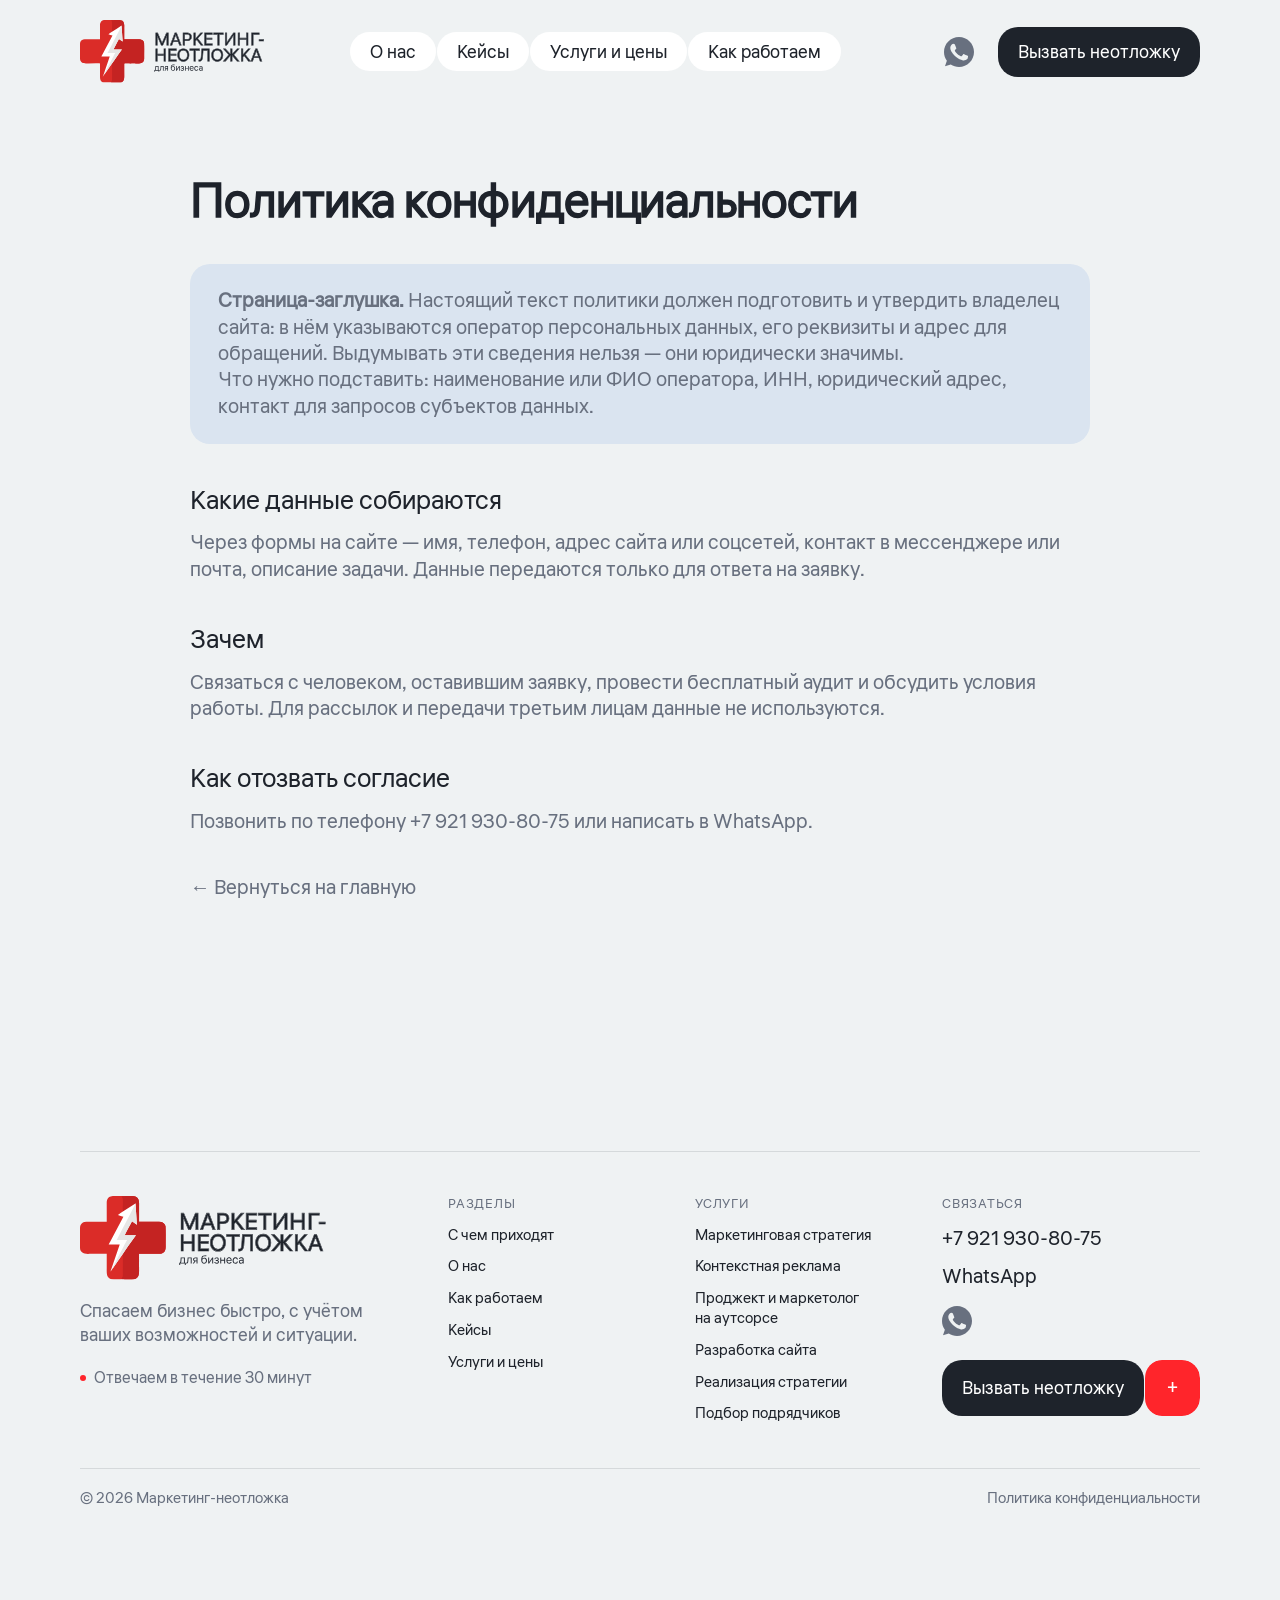
==== privacy/index.html @ f7c90815 "Адреса без .html, SEO и размеры картинок Политика переехала в papку: адрес стал /privacy/ вместо /pr" ====
<!DOCTYPE html>
<html lang="ru">
<head>
<meta charset="utf-8">
<meta name="viewport" content="width=device-width, initial-scale=1">
<title>Политика конфиденциальности — Маркетинг-неотложка</title>
<meta name="description" content="Политика конфиденциальности сайта «Маркетинг-неотложка»: какие данные собираются через формы, зачем и как отозвать согласие.">
<link rel="canonical" href="https://marketing-neotlozhka.ru/privacy/">
<meta name="robots" content="noindex">
<link rel="icon" href="/img/favicon.svg" type="image/svg+xml">
<link rel="preload" as="font" type="font/woff2" href="/fonts/liter-400-cyrillic.woff2" crossorigin>
<link rel="stylesheet" href="/fonts.css">
<link rel="stylesheet" href="/styles.css?v=3">
<style>
  /* Страница документа: одна узкая колонка с текстом, шапка и подвал общие */
  .doc{max-width:900px;margin:0 auto;padding:80px 0 120px;}
  .doc h1{margin:0 0 40px;font-weight:400;}
  .doc h2{margin:40px 0 12px;font-size:26px;font-weight:400;}
  .doc p{color:var(--text-2);}
  .todo{padding:24px 28px;border-radius:20px;background:var(--surface-pale);color:var(--ink);}
  @media (max-width:767px){.doc{padding:40px 0 64px;}.doc h2{font-size:22px;}}
</style>
</head>
<body id="top">
<header class="header">
  <div class="wrap header__inner">
    <a class="logo" href="/#top"><img src="/img/logo-full.svg" width="191" height="63" alt="Маркетинг-неотложка для бизнеса"></a>

    <nav class="header__nav">
      <a class="pill pill--white" href="/#o-nas">О нас</a>
      <a class="pill pill--white" href="/#keysy">Кейсы</a>
      <a class="pill pill--white" href="/#uslugi">Услуги и цены</a>
      <a class="pill pill--white" href="/#etapy">Как работаем</a>
    </nav>

    <div class="header__right">
      <span class="socials">
        <!-- MAX: ссылки пока нет. Telegram нужен @-адрес, MAX — ссылка на профиль из приложения (max.ru/u/...). -->
        <!-- Telegram: ссылки пока нет. Telegram нужен @-адрес, MAX — ссылка на профиль из приложения (max.ru/u/...). -->
        <a href="https://wa.me/79219308075" target="_blank" rel="noopener" aria-label="WhatsApp"><img src="/img/social-wa.svg" width="30" height="30" alt=""></a>
      </span>
      <button class="btn btn--dark btn--sm" data-modal-open="audit">Вызвать неотложку</button>
      <button class="burger" aria-label="Меню" data-menu-open><span></span><span></span></button>
    </div>
  </div>
</header>
<main class="wrap">
  <div class="doc">
    <h1 class="h2">Политика конфиденциальности</h1>
    <div class="todo">
      <p><b>Страница-заглушка.</b> Настоящий текст политики должен подготовить и утвердить
      владелец сайта: в нём указываются оператор персональных данных, его реквизиты и
      адрес для обращений. Выдумывать эти сведения нельзя — они юридически значимы.</p>
      <p>Что нужно подставить: наименование или ФИО оператора, ИНН, юридический адрес,
      контакт для запросов субъектов данных.</p>
    </div>
    <h2>Какие данные собираются</h2>
    <p>Через формы на сайте — имя, телефон, адрес сайта или соцсетей, контакт в мессенджере
    или почта, описание задачи. Данные передаются только для ответа на заявку.</p>
    <h2>Зачем</h2>
    <p>Связаться с человеком, оставившим заявку, провести бесплатный аудит и обсудить
    условия работы. Для рассылок и передачи третьим лицам данные не используются.</p>
    <h2>Как отозвать согласие</h2>
    <p>Позвонить по телефону <a href="tel:+79219308075">+7 921 930-80-75</a> или написать в <a href="https://wa.me/79219308075" target="_blank" rel="noopener">WhatsApp</a>.</p>
    <p style="margin-top:40px"><a href="/">← Вернуться на главную</a></p>
  </div>
</main>
<footer class="footer">
  <div class="wrap">
    <hr class="rule">
    <div class="footer__inner">
      <div class="footer__brand">
        <a class="logo" href="/#top"><img src="/img/logo-full.svg" width="191" height="63" alt="Маркетинг-неотложка для бизнеса"></a>
        <p class="base muted">Спасаем бизнес быстро, с учётом ваших возможностей и ситуации.</p>
        <span class="dot small">Отвечаем в течение 30 минут</span>
      </div>

      <nav class="footer__col">
        <span class="caps caps--14 muted">РАЗДЕЛЫ</span>
        <a class="caption" href="/#simptomy">С чем приходят</a>
        <a class="caption" href="/#o-nas">О нас</a>
        <a class="caption" href="/#etapy">Как работаем</a>
        <a class="caption" href="/#keysy">Кейсы</a>
        <a class="caption" href="/#uslugi">Услуги и цены</a>
      </nav>

      <nav class="footer__col">
        <span class="caps caps--14 muted">УСЛУГИ</span>
        <a class="caption" href="/#uslugi" data-tab-link="u1">Маркетинговая стратегия</a>
        <a class="caption" href="/#uslugi" data-tab-link="u4">Контекстная реклама</a>
        <a class="caption" href="/#uslugi" data-tab-link="u5">Проджект и маркетолог на аутсорсе</a>
        <a class="caption" href="/#uslugi" data-tab-link="u3">Разработка сайта</a>
        <a class="caption" href="/#uslugi" data-tab-link="u2">Реализация стратегии</a>
        <a class="caption" href="/#uslugi" data-tab-link="u6">Подбор подрядчиков</a>
      </nav>

      <div class="footer__col">
        <span class="caps caps--14 muted">СВЯЗАТЬСЯ</span>
        <a class="big" href="tel:+79219308075">+7 921 930-80-75</a>
        <a class="big" href="https://wa.me/79219308075" target="_blank" rel="noopener">WhatsApp</a>
        <span class="socials">
          <!-- MAX: ссылки пока нет. Telegram нужен @-адрес, MAX — ссылка на профиль из приложения (max.ru/u/...). -->
          <!-- Telegram: ссылки пока нет. Telegram нужен @-адрес, MAX — ссылка на профиль из приложения (max.ru/u/...). -->
          <a href="https://wa.me/79219308075" target="_blank" rel="noopener" aria-label="WhatsApp"><img src="/img/social-wa.svg" width="30" height="30" alt=""></a>
        </span>
        <span class="call footer__cta" data-modal-open="audit" role="button" tabindex="0">
          <span class="call__main">Вызвать неотложку</span><span class="call__sign">+</span>
        </span>
      </div>
    </div>
    <hr class="rule">
    <div class="footer__bottom">
      <span class="caption muted">© 2026 Маркетинг-неотложка</span>
      <a class="caption muted" href="/privacy/">Политика конфиденциальности</a>
    </div>
  </div>
</footer>
<div class="menu" data-menu hidden>
  <div class="menu__head">
    <a class="logo" href="/#top"><img src="/img/logo-full-light.svg" width="191" height="63" alt="Маркетинг-неотложка"></a>
    <button class="menu__close" data-menu-close aria-label="Закрыть"><span>×</span></button>
  </div>
  <nav class="menu__nav">
    <a href="/#simptomy" data-menu-close>С чем приходят</a>
    <a href="/#o-nas" data-menu-close>О нас</a>
    <a href="/#etapy" data-menu-close>Как работаем</a>
    <a href="/#keysy" data-menu-close>Кейсы</a>
    <a href="/#uslugi" data-menu-close>Услуги и цены</a>
    <a href="/#audit" data-menu-close>Бесплатный аудит</a>
  </nav>
  <div class="menu__foot">
    <a class="menu__phone" href="tel:+79219308075">+7 921 930-80-75</a>
    <a class="menu__tg" href="https://wa.me/79219308075" target="_blank" rel="noopener">WhatsApp</a>
    <span class="call call--wide call--light" data-modal-open="audit" role="button" tabindex="0">
      <span class="call__main">Вызвать неотложку</span><span class="call__sign">+</span>
    </span>
  </div>
</div>
<div class="overlay" data-overlay hidden>
  <div class="overlay__scrim" data-close></div>
  <div class="modal modal--form" data-modal="audit">
    <button class="modal__close" data-close aria-label="Закрыть"><span>×</span></button>
    <span class="caps caps--16 muted">ЗАЯВКА НА АУДИТ</span>
    <h3 class="h5">Разберём вашу ситуацию за 30 минут</h3>
    <form class="form" data-form="audit">
      <div class="form__row">
        <input class="field" type="text" name="name" placeholder="Имя">
        <input class="field" type="tel" name="phone" placeholder="Телефон*" required>
      </div>
      <input class="field" type="text" name="site" placeholder="Ссылка на сайт/соц.сети (если есть)">
      <label class="check">
        <input type="checkbox" data-consent><span class="check__box"></span>
        <span class="check__text micro">Даю согласие на обработку персональных данных и принимаю <a href="/privacy/">политику конфиденциальности</a></span>
          <span class="check__err micro" hidden>Без согласия заявку отправить нельзя</span>
      </label>
      <button class="btn btn--accent btn--wide" type="submit">Записаться на аудит</button>
      <p class="small muted">Больше ничего не нужно — остальное спросим на встрече</p>
    </form>
  </div>
  <div class="modal modal--form" data-modal="otpravleno">
    <button class="modal__close" data-close aria-label="Закрыть"><span>×</span></button>
    <span class="caps caps--12 muted">ЗАЯВКА ПРИНЯТА</span>
    <h3 class="h5">Спасибо! Ответим в течение тридцати минут</h3>
    <p class="caption muted">Напишем в мессенджер или позвоним — как вам удобнее. Если сейчас нерабочее время, ответим утром.</p>
    <button class="btn btn--white btn--wide" data-close>Закрыть</button>
  </div>
</div>
<script src="/script.js?v=4"></script>
</body>
</html>
---- fonts.css ----
/* Шрифты лежат рядом с сайтом, а не тянутся со сторонних серверов:
   так первая загрузка не зависит от доступности Google Fonts.
   Взяты только кириллица и латиница — греческий и вьетнамский не нужны. */

@font-face{
  font-family:'Liter';
  font-style:normal;
  font-weight:400;
  font-display:swap;
  src:url('fonts/liter-400-cyrillic.woff2') format('woff2');
  unicode-range:U+0301, U+0400-045F, U+0490-0491, U+04B0-04B1, U+2116;
}

@font-face{
  font-family:'Liter';
  font-style:normal;
  font-weight:400;
  font-display:swap;
  src:url('fonts/liter-400-latin.woff2') format('woff2');
  unicode-range:U+0000-00FF, U+0131, U+0152-0153, U+02BB-02BC, U+02C6, U+02DA, U+02DC, U+0304, U+0308, U+0329, U+2000-206F, U+20AC, U+2122, U+2191, U+2193, U+2212, U+2215, U+FEFF, U+FFFD;
}

@font-face{
  font-family:'Inter';
  font-style:normal;
  font-weight:600;
  font-display:swap;
  src:url('fonts/inter-600-cyrillic.woff2') format('woff2');
  unicode-range:U+0301, U+0400-045F, U+0490-0491, U+04B0-04B1, U+2116;
}

@font-face{
  font-family:'Inter';
  font-style:normal;
  font-weight:600;
  font-display:swap;
  src:url('fonts/inter-600-latin.woff2') format('woff2');
  unicode-range:U+0000-00FF, U+0131, U+0152-0153, U+02BB-02BC, U+02C6, U+02DA, U+02DC, U+0304, U+0308, U+0329, U+2000-206F, U+20AC, U+2122, U+2191, U+2193, U+2212, U+2215, U+FEFF, U+FFFD;
}

@font-face{
  font-family:'Inter';
  font-style:normal;
  font-weight:900;
  font-display:swap;
  src:url('fonts/inter-900-cyrillic.woff2') format('woff2');
  unicode-range:U+0301, U+0400-045F, U+0490-0491, U+04B0-04B1, U+2116;
}

@font-face{
  font-family:'Inter';
  font-style:normal;
  font-weight:900;
  font-display:swap;
  src:url('fonts/inter-900-latin.woff2') format('woff2');
  unicode-range:U+0000-00FF, U+0131, U+0152-0153, U+02BB-02BC, U+02C6, U+02DA, U+02DC, U+0304, U+0308, U+0329, U+2000-206F, U+20AC, U+2122, U+2191, U+2193, U+2212, U+2215, U+FEFF, U+FFFD;
}
---- styles.css ----
/* ==========================================================================
   Маркетинг-неотложка — стили лендинга.
   Числа взяты из макета: кегли и интерлиньяж из ds/foundation.md,
   ширины колонок и отступы — из геометрии секций Figma.
   Шрифт НЕ резиновый: на десктопе кегли фиксированные, как в макете,
   мобильная и планшетная шкалы — отдельными блоками внизу.
   ========================================================================== */

:root{
  /* Направляющая правой колонки: доля из макета, но не уже, чем лист
     приёма 677 плюс межколонник 60 — иначе на средних экранах текст
     прилипал к листу вплотную. */
  --guide:max(59.77%, 737px);
  --ink:#1E232B;
  --ink-up:#2B3039;
  --ink-up-2:#333944;
  --text-2:#68707F;
  --text-dark-bg:#F4F4F4;
  --line-dark:#575C66;
  --accent:#FF252B;
  --surface:#EFF2F3;
  --surface-pale:#DAE4F0;
  --white:#FFFFFF;

  /* Запасная гарнитура обязана быть гротеском: у Liter нет знака рубля, и
     со старым запасным Georgia символ ₽ в ценах выходил антиквой. */
  --font:'Liter','Helvetica Neue',Arial,sans-serif;
  --font-num:'Inter',system-ui,sans-serif;

  --r-20:20px; --r-18:18px; --r-16:16px; --r-13:13px; --r-10:10px; --r-8:8px; --r-3:3px;
  --gutter:80px;
  --section-y:160px;

  --line:rgba(30,35,43,.12);
}

*,*::before,*::after{box-sizing:border-box;}
html{scroll-behavior:smooth;scroll-padding-top:120px;}
body{
  margin:0;background:var(--surface);color:var(--ink);
  font-family:var(--font);font-size:20px;line-height:1.32;
  -webkit-font-smoothing:antialiased;
}
img{max-width:100%;display:block;}
button{font:inherit;color:inherit;background:none;border:0;cursor:pointer;}
a{color:inherit;text-decoration:none;}
ul,ol{margin:0;padding:0;list-style:none;}
p{margin:0;}
input{font:inherit;}
hr.rule{height:0;margin:0;border:0;border-top:1px solid var(--line);}
.section--dark hr.rule{border-color:var(--line-dark);}

/* ---------- типографика ----------
   Размеры вынесены в переменные: на планшете и телефоне шкала сдвигается
   целиком, а не по одному классу — иначе соседние тексты разъезжаются. */
:root{
  --t-h1:80px; --t-h2:60px; --t-h3:48px; --t-h4:40px; --t-h5:32px;
  --t-lead:26px; --t-big:24px; --t-base:20px; --t-small:18px;
  --t-caption:16px; --t-micro:14px;
  --t-caps16:16px; --t-caps14:14px; --t-caps12:12px;
  --t-num-xl:80px; --t-num-l:64px; --t-num-m:40px; --t-num-outline:200px;
}
.h1,.h2,.h3,.h4,.h5{margin:0;font-weight:400;}
.h1{font-size:var(--t-h1);line-height:.9;letter-spacing:0;}
.h2{font-size:var(--t-h2);line-height:.9;letter-spacing:-.02em;}
/* Ручной перенос в заголовке. Не <br>: спрятать его на мобильной через
   display:none — значит склеить слова без пробела («С чем к намприходят»).
   Блочный span переносит строку на десктопе и на мобильной снова становится
   строчным, а пробел между словами есть в разметке и никуда не девается. */
.h2 .brk{display:block;}
/* У Liter нет Medium. В макете вес имитирован обводкой 0,7 снаружи;
   CSS рисует обводку по центру контура — отсюда 1,4: наружу уходит ровно
   0,7, внутренняя половина ложится на саму букву. Только H1 и H2.
   paint-order:stroke fill убран намеренно: он кладёт заливку ПОВЕРХ обводки,
   и на стыке двух слоёв остаётся видимый светлый контур. В порядке по
   умолчанию обводка накрывает край заливки, шва нет, а толщина та же. */
.h1,.h2{-webkit-text-stroke:1.4px currentColor;}
.h3{font-size:var(--t-h3);line-height:.9;letter-spacing:-.02em;}
.h4{font-size:var(--t-h4);line-height:.9;}
.h5{font-size:var(--t-h5);line-height:1;letter-spacing:-.02em;}
.lead{font-size:var(--t-lead);line-height:1;letter-spacing:-.02em;}
.big{font-size:var(--t-big);line-height:1.32;}
.base{font-size:var(--t-base);line-height:1.32;}
.small{font-size:var(--t-small);line-height:1.32;}
.caption{font-size:var(--t-caption);line-height:1.32;}
.micro{font-size:var(--t-micro);line-height:1.2;}
/* Капс-стили несут ТОЛЬКО разрядку. Регистр набирается в тексте —
   в макете «документ · разово» набрано строчными, и переводить его
   в верхний регистр нельзя. */
.caps{letter-spacing:.06em;}
.caps--16{font-size:var(--t-caps16);line-height:1.32;letter-spacing:.04em;}
.caps--14{font-size:var(--t-caps14);line-height:1.32;}
.caps--12{font-size:var(--t-caps12);line-height:1.32;}
.muted{color:var(--text-2);}
.accent{color:var(--accent);}
.section--dark .muted{color:#9AA1AE;}

/* ---------- контейнер и секции ---------- */
.wrap{width:100%;max-width:1920px;margin:0 auto;padding:0 var(--gutter);}
.section{padding:var(--section-y) 0;}
.section--pale{background:var(--surface-pale);}
.section--dark{background:var(--ink);color:var(--text-dark-bg);}

.head{display:flex;flex-direction:column;align-items:flex-start;gap:28px;margin-bottom:84px;}
.head--tight{gap:20px;margin-bottom:64px;}
.head .h2{margin-top:-4px;}

/* ==========================================================================
   Компоненты
   ========================================================================== */

/* ui / кнопка */
.btn{
  display:inline-flex;align-items:center;justify-content:center;
  height:64px;padding:0 24px;border-radius:var(--r-20);
  font-size:var(--t-big);line-height:1;
  transition:background .15s ease,color .15s ease,border-color .15s ease;
}
.btn--dark{background:var(--ink);color:var(--white);}
.btn--dark:hover{background:var(--ink-up-2);}
.btn--white{background:var(--white);color:var(--ink);}
.btn--white:hover{background:var(--surface-pale);}
.btn--accent{background:var(--accent);color:var(--white);}
.btn--accent:hover{filter:brightness(1.08);}
.btn--outline{border:1px solid var(--ink);color:var(--ink);}
.btn--outline:hover{background:var(--ink);color:var(--white);}
.btn--wide{width:100%;}
.btn--sm{height:50px;font-size:var(--t-base);padding:0 20px;}

/* ui / кнопка-вызов — тёмная кнопка и отдельный красный квадрат, зазор 1px */
.call{display:inline-flex;align-items:center;gap:0;cursor:pointer;user-select:none;}
.call__main{
  display:inline-flex;align-items:center;height:64px;padding:0 24px;
  border-radius:var(--r-20);background:var(--ink);color:var(--white);
  font-size:var(--t-big);line-height:1;transition:background .15s ease;
}
.call__sign{
  flex:0 0 auto;align-self:center;
  display:inline-flex;align-items:center;justify-content:center;
  width:56px;height:56px;border-radius:var(--r-18);
  background:var(--accent);color:var(--white);font-size:var(--t-big);line-height:1;
  border-left:1px solid transparent;background-clip:padding-box;
  transition:height .18s ease,border-radius .18s ease,background-clip 0s;
}
/* При наведении красный квадрат дорастает до высоты тёмной части, зазор
   закрывается и две плашки читаются как одна кнопка с красным торцом.
   Скруглениями управляем с двух сторон сразу, иначе в месте стыка
   остаётся светлый клин. */
.call:hover .call__main{
  background:var(--ink-up-2);
  border-top-right-radius:0;border-bottom-right-radius:0;
}
.call:hover .call__sign{
  /* Не 64 жёстко: в подвале и в меню кнопка 56, и плашка вылезала за неё.
     stretch растягивает плашку ровно по высоте своей кнопки. */
  align-self:stretch;height:auto;background-clip:border-box;
  border-top-left-radius:0;border-bottom-left-radius:0;
  border-top-right-radius:var(--r-20);border-bottom-right-radius:var(--r-20);
}
.call__main{transition:background .15s ease,border-radius .18s ease;}
.call--wide{width:100%;}
.call--wide .call__main{flex:1;justify-content:space-between;}

/* кнопка-стрелка */
.arrowbtn{
  display:inline-flex;align-items:center;justify-content:center;
  width:50px;height:50px;border-radius:var(--r-20);background:var(--ink);
  transition:background .15s ease;
}
.arrowbtn:hover{background:var(--ink-up-2);}
.iconbtn{
  display:inline-flex;align-items:center;justify-content:center;
  width:50px;height:50px;border-radius:var(--r-20);
  background:var(--ink-up);color:var(--text-dark-bg);font-size:20px;line-height:1;
  transition:background .15s ease;
}
.iconbtn:hover{background:var(--ink-up-2);}

/* ui / pill */
.pill{
  display:inline-flex;align-items:center;gap:8px;height:39px;padding:0 20px;
  border-radius:var(--r-20);font-size:16px;line-height:1;white-space:nowrap;
}
.pill--white{background:var(--white);color:var(--ink);}
.pill--pale{background:var(--surface-pale);color:var(--ink);}
.pill--dark{background:var(--ink);color:var(--white);}
.pill--raised{background:var(--ink-up);color:var(--text-dark-bg);}
.pill--accent{background:var(--accent);color:var(--white);}
.pills{display:flex;flex-wrap:wrap;gap:10px;}

/* ui / тег */
.tag{
  display:inline-flex;align-items:center;height:32px;padding:0 14px;
  border-radius:var(--r-10);background:var(--surface-pale);color:var(--text-2);
  font-size:14px;line-height:1;white-space:nowrap;font-style:normal;
}

/* ui / маркер */
.marker{
  flex:0 0 auto;display:inline-flex;align-items:center;justify-content:center;
  width:26px;height:26px;border-radius:var(--r-8);
  background:var(--accent);color:var(--white);font-style:normal;font-size:18px;line-height:1;
}
.marker--x{background:var(--surface-pale);color:var(--text-2);}
.section--dark .marker--x,.modal .marker--x{background:var(--ink-up-2);color:var(--text-dark-bg);}

/* ui / поле */
.field{
  width:100%;height:68px;padding:0 28px;border:0;border-radius:var(--r-20);
  background:var(--ink-up-2);color:var(--white);font-size:20px;
  transition:background .15s ease;
}
.field::placeholder{color:#8A91A0;}
.field:focus{background:#3B4250;}

/* ui / чекбокс */
.check{display:flex;align-items:flex-start;gap:12px;cursor:pointer;}
/* Поле нельзя схлопывать в ноль: браузер не покажет подсказку
   «заполните это поле» у элемента нулевого размера. */
.check input{position:absolute;opacity:0;width:20px;height:20px;margin:2px 0 0;}
.check__box{
  flex:0 0 auto;width:20px;height:20px;margin-top:2px;
  border:1.4px solid currentColor;border-radius:var(--r-3);position:relative;
}
.check input:checked + .check__box::after{content:'';position:absolute;inset:3px;border-radius:1px;background:var(--accent);}
.check__text{color:var(--text-2);}
.check.is-error .check__box{border-color:var(--accent);}
.check.is-error .check__text{color:var(--accent);}
/* Браузер проверяет поля по порядку и до галочки доходит последним, так что
   своё сообщение нужнее системного — иначе кажется, что согласие не обязательно */
.check__err{display:block;width:100%;margin-top:6px;color:var(--accent);}
.check__err[hidden]{display:none;}
.check__text a{text-decoration:underline;}

/* списки с маркерами */
.checklist{display:flex;flex-direction:column;}
.checklist li{display:flex;align-items:center;gap:14px;padding:14px 0;border-bottom:1px dashed rgba(30,35,43,.22);}
.checklist li:last-child{border-bottom:0;}
.section--dark .checklist li{border-bottom-color:var(--line-dark);}
.case-main__body .rule + .rule,.case-main__body .stats + .rule{border-top-style:dashed;}
.dlist{display:flex;flex-direction:column;gap:12px;margin-top:16px;}
.dlist li{display:flex;align-items:flex-start;gap:14px;}

/* показатель */
.stats{display:flex;flex-wrap:wrap;gap:48px;}
.stat{display:flex;flex-direction:column;gap:6px;}
.stat__num{font-family:var(--font-num);font-weight:600;font-size:var(--t-num-xl);line-height:.88;letter-spacing:-.03em;}
.stat__num.is-text{font-family:var(--font);font-weight:400;font-size:28px;line-height:1;letter-spacing:-.02em;}
.stat__cap{font-size:var(--t-small);line-height:1.2;color:var(--text-2);}
.section--dark .stat__cap,.modal .stat__cap{color:#9AA1AE;}

/* иконки соцсетей */
.socials{display:inline-flex;align-items:center;gap:14px;}
.socials img{height:30px;width:auto;}
.socials a{display:inline-flex;align-items:center;}

/* ==========================================================================
   Шапка
   ========================================================================== */
.header{position:sticky;top:0;z-index:40;background:var(--surface);transition:background .2s ease,box-shadow .2s ease;}
.header.is-scrolled{box-shadow:0 1px 0 var(--line);}
.header__inner{display:flex;align-items:center;gap:24px;padding-top:20px;padding-bottom:18px;}
.logo img{height:63px;width:auto;}
/* В макете (узел 94:546) пункты стоят на 612…1137 при логотипе 79…269 и
   правом блоке 1480…1841 — то есть ровно посередине между ними, по 343 с
   каждой стороны. margin-left:auto прижимал их вправо: было 904…1427. */
.header__nav{display:flex;gap:1px;margin:0 auto;}
.header__nav .pill{font-size:var(--t-base);transition:background .15s ease;}
.header__nav .pill:hover{background:var(--surface-pale);}
.header__right{display:flex;align-items:center;gap:24px;margin-left:24px;}
.burger{display:none;width:50px;height:50px;border-radius:var(--r-13);background:var(--ink);flex-direction:column;align-items:center;justify-content:center;gap:5px;}
.burger span{display:block;width:20px;height:1.5px;background:var(--white);}

/* ==========================================================================
   01. Первый экран
   ========================================================================== */
.hero{padding-top:var(--section-y);overflow:hidden;}
/* Ряд первого экрана в макете (узел 210:237) шириной 1562, а не во все 1760:
   справа остаётся 198. Без этого список «что сделаем» уезжал на целую
   колонку вправо — стоял на 1269 вместо 1137 и тянулся до правого поля. */
/* Левая кромка списка совпадает с правой колонкой следующей секции:
   левая колонка 1052 из 1760, список начинается на 1132 — та же доля, что у правой колонки секции симптомов. */
.hero__top{display:grid;grid-template-columns:var(--guide) minmax(0,1fr);gap:0;align-items:start;}
.hero__col{display:flex;flex-direction:column;align-items:flex-start;gap:46px;}
.hero__lead{margin:0;}
.hero__actions{display:flex;flex-wrap:wrap;gap:10px;}
.hero__list{display:flex;flex-direction:column;width:505px;max-width:100%;}
/* Числа из макета (узел 140:35): пункт — горизонтальный ряд с выравниванием
   по верху, промежуток 12, поля 8 сверху и снизу, разделитель пунктирный
   со штрихом 2 и пробелом 4. Маркер 26, текст 20/132%. */
.hero__list li{display:flex;align-items:flex-start;gap:12px;padding:8px 0;
  border-bottom:1px dashed rgba(30,35,43,.22);}
.hero__list li:last-child{border-bottom:0;}
.hero__list span{font-size:var(--t-base);line-height:1.32;}
/* у картинки сверху пустое поле — обрезаем его окном, а не перекодированием файла */
.hero__image{position:relative;width:100%;}
.hero__image picture{display:block;}
.hero__image img{display:block;width:100%;height:auto;}

/* ==========================================================================
   02. С чем приходят
   ========================================================================== */
.symptoms{
  display:grid;grid-template-columns:var(--guide) minmax(0,1fr);
  gap:0;margin:0;align-items:start;
}
.symptoms .sheet{width:677px;max-width:100%;}
.sheet{position:relative;background:var(--white);border-radius:var(--r-20);padding:32px 40px 28px;overflow:hidden;}
.sheet::before{content:'';position:absolute;left:0;right:0;top:0;height:5px;background:var(--accent);}
.sheet__head{display:flex;justify-content:space-between;gap:24px;padding:8px 0 24px;border-bottom:1px solid var(--line);}
.exam{display:flex;align-items:center;gap:14px;padding:16px 0;border-bottom:1px dashed rgba(30,35,43,.22);cursor:pointer;}
.sheet__list>li:last-child .exam{border-bottom:0;}
.exam input{position:absolute;opacity:0;width:20px;height:20px;margin:0;}
.exam:hover .exam__box{border-color:var(--accent);}
.exam input:checked ~ .exam__box{border-color:var(--accent);background:var(--accent);}
.exam input:checked ~ .exam__box::after{content:"";position:absolute;inset:0;background:url("data:image/svg+xml,%3Csvg xmlns=%27http://www.w3.org/2000/svg%27 viewBox=%270 0 20 20%27%3E%3Cpath d=%27M5 10.5l3.2 3.2L15 7%27 fill=%27none%27 stroke=%27%23fff%27 stroke-width=%272%27 stroke-linecap=%27round%27 stroke-linejoin=%27round%27/%3E%3C/svg%3E") center/contain no-repeat;}
/* Отмеченный пункт должен становиться заметнее, а не бледнее: галочка тут
   значит «да, это про меня». Поэтому строка подсвечивается, текст остаётся
   тёмным, а метка ОСТРО/ХРОНИЧЕСКИ краснеет. Решение дизайнера 2026-10-05. */
.exam input:checked ~ .exam__text{color:var(--ink);}
.exam:has(input:checked){background:var(--surface);border-radius:var(--r-10);
  margin-left:-12px;margin-right:-12px;padding-left:12px;padding-right:12px;
  border-bottom-color:transparent;}
.exam:has(input:checked) .exam__label{color:var(--accent);}
.exam__box{position:relative;flex:0 0 auto;width:20px;height:20px;border:1.4px solid var(--ink);border-radius:var(--r-3);transition:background .12s ease,border-color .12s ease;}
.exam__text{flex:1;font-size:var(--t-base);line-height:1.3;}
.exam__label{flex:0 0 auto;font-size:var(--t-caps14);letter-spacing:.06em;color:var(--accent);}
.exam__label--chronic{color:var(--text-2);}
.sheet__foot{display:flex;justify-content:space-between;align-items:flex-end;gap:24px;padding-top:28px;}
.sheet__diag{display:flex;flex-direction:column;gap:8px;}
.sheet__sign{display:flex;flex-direction:column;align-items:flex-end;gap:4px;}
.sheet__sign img{width:180px;}

.symptoms__side{display:flex;flex-direction:column;align-items:flex-start;gap:20px;padding-top:8px;}
.symptoms__side .h2{margin:8px 0 4px;}
.legend{margin:100px 0 0;display:flex;flex-direction:column;gap:10px;}
.legend>div{display:flex;align-items:baseline;gap:12px;}
.legend dd{margin:0;}
.note{background:var(--white);border-radius:var(--r-20);padding:24px 28px;display:flex;flex-direction:column;gap:10px;}
.symptoms__side .call{margin-top:4px;}

/* ==========================================================================
   03. Кто мы
   ========================================================================== */
/* Макет: узел 192:38, секция 1920×1044.
   Текст: x 80–900 (820), y 233–804.
   Картинка team-pc.webp вырезана из макета ровно по прямоугольнику
   x 940–1840, y 40–1044 (900×1004) вместе с тенью и прозрачным полем,
   поэтому её правый край совпадает с правым полем страницы и вылезать
   ей никуда не нужно, а тень внутри файла затухает до нуля — резать нечего.
   Колонки 820 : 900 с зазором 40 — пропорция держится на любой ширине.
   Текст по центру картинки со сдвигом вверх на 23,5 px (233 вместо 256,5):
   +47 px к нижнему отступу (5.7 % от колонки 820).
   Отступы текста сверху/снизу = ¾ поля секции: на 1920 они ни на что
   не влияют (текст по центру), а когда текст выше картинки (1024–1440),
   не дают ему прилипнуть к соседним секциям. */
#o-nas{padding-top:calc(var(--section-y) * .25);padding-bottom:0;}
.kto{display:grid;grid-template-columns:minmax(0,820fr) minmax(0,900fr);column-gap:40px;align-items:center;}
.kto__text{display:flex;flex-direction:column;align-items:flex-start;gap:28px;
  margin-top:calc(var(--section-y) * .75);margin-bottom:calc(var(--section-y) * .75 + 5.7%);}
.kto__text .h2{margin:0;}
.promise{background:var(--ink);color:var(--white);border-radius:var(--r-20);padding:24px 28px;font-size:var(--t-big);line-height:1.32;}
.honest{background:var(--surface-pale);border-radius:var(--r-20);padding:24px 28px;display:flex;flex-direction:column;gap:10px;}
.kto__stage{margin:0;}
.kto__stage img{width:100%;height:auto;display:block;}

/* ==========================================================================
   04. Как устроен приём
   ========================================================================== */
.steps{display:grid;grid-template-columns:repeat(3,1fr);gap:34px;}
/* Тело прижато к верху, а не растянуто по краям: при space-between
   карточка с коротким текстом опускала его ниже соседних. Кнопки-плашки
   всё равно остаются внизу, у них margin-top:auto. */
.step{position:relative;min-height:437px;display:flex;flex-direction:column;justify-content:flex-start;
  background:var(--ink-up);border-radius:var(--r-20);overflow:hidden;}
.step__top{position:relative;height:165px;}
.step__num{
  position:absolute;left:7%;top:39px;
  font-family:var(--font-num);font-weight:900;font-size:var(--t-num-outline);line-height:.9;
  color:var(--ink-up-2);user-select:none;
}
.step__top .h4{position:absolute;left:23.8%;top:111px;color:var(--text-dark-bg);}
.step__body{flex:1;display:flex;flex-direction:column;gap:30px;padding:0 40px 40px;}
.step__body .pills{margin-top:auto;padding-top:16px;}
.step__body p{color:#9AA1AE;}
/* Второй строкой — что человек получает на выходе этапа. Светлее основного
   текста: это результат, а не описание процесса. Обёртка нужна, чтобы
   промежуток между строками был 12, а не 30 как между блоками карточки. */
.step__text{display:flex;flex-direction:column;gap:12px;}
.step__body .step__gain{color:var(--text-dark-bg);}
/* на карточке фон уже ink-up, поэтому метки поднимаем на шаг выше */
.step .pill--raised{background:var(--ink-up-2);}

/* ==========================================================================
   05. Кейсы
   ========================================================================== */
.cases__head{display:grid;grid-template-columns:1020fr 700fr;gap:40px;align-items:end;padding-bottom:14px;}
.cases__head .head{margin-bottom:0;gap:28px;}
.cases__note{max-width:700px;}

.case-main{
  display:grid;grid-template-columns:520fr 1100fr;gap:60px;
  margin-top:48px;padding:40px;border-radius:var(--r-20);background:var(--white);
  cursor:pointer;transition:transform .15s ease;
}
.case-main:hover{transform:translateY(-2px);}
.case-main__photo{position:relative;border-radius:var(--r-16);background:var(--surface-pale);min-height:534px;overflow:hidden;}
.case-main__photo img{position:absolute;inset:0;width:100%;height:100%;object-fit:cover;}
.case-main__date{position:absolute;left:20px;bottom:20px;}
.case-main__body{display:flex;flex-direction:column;align-items:flex-start;gap:24px;}
.case-main__body .h3{margin-top:-4px;}
.case-main__body .rule{width:100%;}
.case-main .call{margin-top:8px;}

.cases{display:flex;flex-direction:column;gap:10px;margin-top:48px;}
.case-row{
  display:grid;
  grid-template-columns:44px minmax(0,496fr) minmax(0,516fr) minmax(0,502fr) 50px;
  align-items:center;gap:24px;min-height:104px;padding:0 24px 0 32px;
  border-radius:var(--r-20);background:var(--white);
  cursor:pointer;transition:background .15s ease;
}
.case-row:hover{background:var(--surface-pale);}
.case-row__title{font-size:var(--t-lead);letter-spacing:-.02em;}
.case-row__tags{display:flex;gap:8px;justify-self:start;}
.case-row__res{display:flex;align-items:baseline;gap:12px;justify-content:flex-end;}
.case-row__res b{font-family:var(--font-num);font-weight:600;font-size:var(--t-num-m);line-height:.95;letter-spacing:-.03em;}
.case-row__res b.is-text{font-family:var(--font);font-weight:400;font-size:24px;letter-spacing:-.02em;}
/* У кейса 03 в слоте показателя не цифра, а фраза: в одну строку с
   подписью она не влезала и наезжала на теги. Кладём в два яруса. */
.case-row__res--text{flex-direction:column;align-items:flex-end;gap:2px;}
.case-row__tags{flex-wrap:wrap;min-width:0;}
.case-row__res em{font-style:normal;font-size:var(--t-small);color:var(--text-2);}

.podborka{
  display:flex;flex-wrap:wrap;align-items:center;justify-content:space-between;gap:40px;
  margin-top:48px;padding:18px 18px 18px 40px;border-radius:var(--r-20);background:var(--surface-pale);
}

/* ==========================================================================
   06. Услуги и цены
   ========================================================================== */
.uslugi{display:grid;grid-template-columns:560fr 1140fr;gap:60px;align-items:start;}
.uslugi__tabs{display:flex;flex-direction:column;gap:10px;}
.tab{
  display:flex;align-items:center;justify-content:space-between;gap:16px;
  min-height:72px;height:72px;padding:16px 24px;border-radius:var(--r-20);
  background:var(--white);color:var(--ink);font-size:var(--t-big);text-align:left;line-height:1.15;
  transition:background .15s ease,color .15s ease;
}
.tab:hover{background:var(--surface);}
/* Справа было 4 — красная стрелка упиралась в край плашки. Делаем поле
   равным вертикальному, чтобы кнопка стояла в одинаковом воздухе. */
.tab.is-active{background:var(--ink);color:var(--white);height:90px;min-height:90px;padding:20px 20px 20px 24px;}
.tab__sign{display:none;}
.tab.is-active .tab__sign{
  display:inline-flex;align-items:center;justify-content:center;flex:0 0 auto;
  width:56px;height:56px;border-radius:var(--r-18);background:var(--accent);
}

.panel{display:none;}
/* Панель услуги — сетка: слева текст шириной 630 как в макете, справа
   фотография. Раньше фото лежало абсолютным слоем поверх панели и на
   узких ширинах наезжало на список. Колонкой это невозможно. */
.panel.is-active{display:flex;flex-direction:column;align-items:flex-start;gap:16px;}
.panel .h3{margin-bottom:4px;}
/* Ширины из макета (узел 277:434): описание 900, список «что входит» 630
   при панели 1140. Без этого текст тянулся во всю панель и лез под фото. */
.panel .checklist{width:100%;margin-top:4px;}
.panel>p{max-width:900px;}
.price{display:flex;align-items:baseline;gap:24px;margin-top:16px;}
.price b{font-weight:400;font-size:var(--t-big);letter-spacing:-.02em;}
.price em{font-style:normal;}
.panel .btn--outline{margin-top:8px;}

/* ==========================================================================
   07. Платите за результат
   ========================================================================== */
.platite{display:grid;grid-template-columns:560fr 1140fr;gap:60px;align-items:start;}
.platite__left{display:flex;flex-direction:column;gap:24px;}
.zero{display:flex;align-items:baseline;gap:20px;}
.zero__num{white-space:nowrap;flex:0 0 auto;}
.zero>span:not(.zero__num){max-width:280px;}
.zero__num{font-family:var(--font-num);font-weight:600;font-size:var(--t-num-xl);line-height:.88;letter-spacing:-.03em;}

.questions{background:var(--white);border-radius:var(--r-20);padding:32px 40px;}
.questions ul{margin:16px 0;}
.questions li{padding:18px 0;border-bottom:1px solid var(--line);}
.questions li:last-child{border-bottom:0;}

/* ==========================================================================
   08. Бесплатный аудит
   ========================================================================== */
.audit{position:relative;overflow:hidden;}
/* Клавиатура — угол справа внизу фиксированной ширины. Лентой во всю
   ширину её сделать нельзя: картинка почти квадратная, и растянуть её
   можно только обрезав. На телефоне стоит отдельный файл 390×202. */
.audit__bg{position:absolute;right:0;bottom:0;width:640px;max-width:40%;
  pointer-events:none;display:block;}
.audit__bg img{width:100%;height:auto;display:block;}
.audit__bg img{width:100%;height:auto;display:block;}
.audit__inner{position:relative;}
.audit__cols{display:grid;grid-template-columns:560fr 741fr;gap:60px;align-items:start;max-width:1361px;}
.card-raised{background:var(--ink-up);border-radius:var(--r-20);padding:32px;}
.form{display:flex;flex-direction:column;gap:16px;align-items:stretch;}
.form__row{display:grid;grid-template-columns:1fr 1fr;gap:16px;}
.form .btn{margin-top:4px;}
.poluchite{display:flex;flex-direction:column;gap:16px;padding-top:4px;}
.poluchite .zero{margin-top:16px;}
.uskorit{display:flex;flex-direction:column;gap:16px;max-width:700px;margin-top:60px;}

/* ==========================================================================
   Подвал
   ========================================================================== */
.footer{background:var(--surface);padding:var(--section-y) 0 var(--section-y);}
/* Колонки подвала из макета (узел 158:683): 560 / 340 / 340 / 340, промежуток 60.
   Сумма долей = 1580 = ширина контента 1760 минус три промежутка по 60, поэтому
   на 1920 доли дают ровно макетные числа и правая часть начинается на 700.
   Ниже 1920 колонки ужимаются пропорционально — так же, как в остальных секциях. */
.footer__inner{display:grid;grid-template-columns:560fr 340fr 340fr 340fr;gap:60px;padding:44px 0;}
.footer__brand{display:flex;flex-direction:column;align-items:flex-start;gap:20px;}
.footer__brand .logo img{height:84px;}
.footer__brand p{max-width:420px;}
.dot{display:inline-flex;align-items:center;gap:8px;color:var(--text-2);}
.dot::before{content:'';width:6px;height:6px;border-radius:50%;background:var(--accent);}
.footer__col{display:flex;flex-direction:column;align-items:flex-start;gap:12px;}
.footer__col a{transition:color .15s ease;}
.footer__col a:hover{color:var(--accent);}
.footer__col .socials{margin-top:4px;}
.footer .call__main{height:56px;padding:0 20px;font-size:var(--t-base);white-space:nowrap;}
.footer .call__sign{width:56px;height:56px;border-radius:var(--r-18);}
.footer__cta{margin-top:12px;}
.footer__bottom{display:flex;justify-content:space-between;gap:20px;padding-top:20px;}

/* ==========================================================================
   Мобильное меню
   ========================================================================== */
.menu{position:fixed;inset:0;z-index:60;display:flex;flex-direction:column;
  background:var(--ink);color:var(--text-dark-bg);padding:30px 20px;}
.menu[hidden]{display:none;}
/* В макете меню логотип полный, а кнопка вызова 64 в высоту при квадрате
   56 — между ними виден зазор (узел 382:518). */
.menu .call__main{height:56px;}
.menu .call__sign{width:56px;height:56px;border-radius:var(--r-18);}
.menu__head{display:flex;align-items:center;justify-content:space-between;gap:16px;}
.menu__head .logo img{height:52px;width:auto;}
.menu__nav{display:flex;flex-direction:column;gap:0;margin-top:106px;}

.menu__foot{margin-top:auto;display:flex;flex-direction:column;gap:6px;padding-top:40px;}
.menu__foot .call{margin-top:38px;}



/* ==========================================================================
   Модалки
   ========================================================================== */
.overlay{position:fixed;inset:0;z-index:70;display:flex;align-items:flex-start;justify-content:center;padding:40px 20px;overflow-y:auto;}
.overlay[hidden]{display:none;}
.overlay__scrim{position:fixed;inset:0;background:rgba(30,35,43,.6);backdrop-filter:blur(16px);}
.modal{position:relative;display:none;width:100%;border-radius:var(--r-20);background:var(--ink);color:var(--text-dark-bg);padding:40px;}
.modal.is-open{display:flex;flex-direction:column;gap:24px;margin:auto;}
/* Снимки аналитики: широкая полоса во всю ширину модалки. В колонке 420
   дашборд 1867×298 превращался в нечитаемую ленту. По клику открывается
   во весь экран поверх модалки, без перехода на другую страницу. */
.shots{display:flex;flex-direction:column;gap:28px;}
.shot{margin:0;display:flex;flex-direction:column;gap:10px;}
.shot__cap{line-height:1.32;}
.shot__img{display:block;position:relative;width:100%;padding:0;border-radius:var(--r-13);
  overflow:hidden;background:var(--surface);cursor:zoom-in;}
.shot__img img{width:auto;max-width:100%;height:auto;display:block;margin:0 auto;}

/* Просмотр снимка во весь экран */
.lightbox{position:fixed;inset:0;z-index:90;display:flex;flex-direction:column;
  align-items:center;justify-content:center;gap:16px;padding:40px 20px;
  background:rgba(30,35,43,.92);backdrop-filter:blur(8px);}
.lightbox[hidden]{display:none;}
.lightbox__stage{max-width:100%;max-height:100%;overflow:auto;border-radius:var(--r-13);background:var(--white);}
.lightbox__stage img{display:block;max-width:none;}
.lightbox__close{position:absolute;top:24px;right:24px;width:56px;height:56px;
  border-radius:var(--r-20);background:var(--accent);color:var(--white);font-size:24px;
  display:inline-flex;align-items:center;justify-content:center;transition:background .15s ease;}
.lightbox__close:hover{background:var(--ink);}
.lightbox__hint{color:#9AA1AE;}
@media (max-width:767px){
  .lightbox{padding:16px;}
  .lightbox__close{top:12px;right:12px;width:48px;height:48px;}
}
/* ---------- модалка кейса ----------
   В макете (узел 285:509) карточка СВЕТЛАЯ: белый фон, тёмный текст,
   красный крестик 64 в правом верхнем углу рядом с датой, заголовок 48,
   пунктирные разделители и две колонки — снимок 420 и разбор 644.
   Раньше здесь была тёмная карточка, и это было совсем не то окно. */
.modal--case{
  max-width:1200px;padding:48px;gap:28px;
  background:var(--white);color:var(--ink);
}
.modal--case .modal__head{align-items:flex-start;justify-content:space-between;gap:16px;padding-right:0;}
.modal--case .modal__head-r{display:inline-flex;align-items:center;gap:12px;}
.modal--case .modal__close{position:static;width:64px;height:64px;border-radius:var(--r-20);
  background:var(--accent);color:var(--white);font-size:24px;
  transition:background .15s ease,transform .18s ease;}
/* Поворот крестика смысла не имеет: знак симметричный, после четверти
   оборота выглядит так же. Поэтому реакция цветом — красный уходит в
   тёмный, как у контурной кнопки. */
.modal--case .modal__close:hover{background:var(--ink);transform:scale(1.04);}
.modal--case .modal__close:active{transform:scale(.98);}
.modal--case .h3{letter-spacing:-.02em;}
.rule--dotted{height:0;border:0;border-top:1px dashed rgba(30,35,43,.22);margin:0;}
.modal--case .modal__body{display:grid;grid-template-columns:420px minmax(0,1fr);gap:40px;align-items:start;}
/* У кейсов с сайтами плашки с фото нет: следом идёт тот же первый экран */
.modal--case .modal__body--wide{grid-template-columns:1fr;}
/* В сетке за горизонталь отвечает justify-self, а не align-self:
   без него плашка растягивалась во всю ширину модалки. */
.modal__tagline{justify-self:start;align-self:start;margin-bottom:4px;}
.modal--case .modal__info{display:flex;flex-direction:column;gap:20px;}
.modal--case .modal__info>div{display:flex;flex-direction:column;gap:12px;}
/* «Выписан с» в макете без тёмной плашки — обычный блок на белом */
.modal--case .modal__out{background:none;padding:0;border-radius:0;gap:12px;}
.modal--case .modal__out .stat__num{color:var(--ink);font-size:var(--t-num-m);}
.modal--case .muted{color:var(--text-2);}
/* Фотографии проектов разных пропорций: плашка принимает высоту самой
   фотографии, а не растягивает её в квадрат. Метка лежит поверх. */
/* Фотографии проектов — один формат на все кейсы: квадрат 420×420 из
   макета, кадрирование по центру. Снимки сайтов живут в своей пропорции:
   первый экран страницы нельзя обрезать до квадрата. */
.modal--case .modal__shot{position:relative;min-height:0;padding:0;overflow:hidden;aspect-ratio:1/1;}
.modal--case .modal__shot img{position:absolute;inset:0;width:100%;height:100%;object-fit:cover;object-position:center;}
.modal--case .modal__shot--site{aspect-ratio:auto;}
.modal--case .modal__shot--site img{position:static;width:100%;height:auto;object-fit:fill;}
.modal--case .modal__shot .pill{position:absolute;left:20px;top:20px;z-index:1;}
.modal--case .modal__foot{border-top:0;padding-top:0;}
.modal--case .modal__foot a{color:var(--accent);text-decoration:underline;text-underline-offset:4px;}
.modal__link{line-height:1.32;}
.modal--case .iconbtn{width:50px;height:50px;border-radius:var(--r-20);background:var(--ink);color:var(--white);}
.modal--case .iconbtn:hover{background:var(--ink-up-2);}
.modal--case .marker--x{background:var(--surface-pale);color:var(--text-2);}

.modal--form{max-width:640px;align-items:flex-start;}
.modal--form>.h5,.modal--form>.caps{padding-right:60px;}
.modal--form .form{width:100%;}
.modal__close{position:absolute;top:24px;right:24px;width:50px;height:50px;border-radius:var(--r-20);
  background:var(--ink-up);color:var(--text-dark-bg);font-size:22px;line-height:1;transition:background .15s ease;}
.modal__close:hover{background:var(--ink-up-2);}
.modal__close span{display:block;}
.modal__head{display:flex;flex-wrap:wrap;gap:8px;padding-right:60px;}
.modal__shot{display:flex;align-items:flex-start;padding:20px;min-height:260px;border-radius:var(--r-16);background:var(--surface-pale);}
.modal__cols{display:grid;grid-template-columns:1fr 1fr;gap:40px;}
.modal__out .stat__num{font-size:var(--t-num-l);}
.modal__out{display:flex;flex-direction:column;gap:16px;padding:24px;border-radius:var(--r-16);background:var(--ink-up);}
.modal__foot{display:flex;align-items:center;justify-content:space-between;gap:16px;padding-top:24px;border-top:1px solid var(--line-dark);}
.modal__foot a{text-decoration:underline;}
.pager{display:flex;align-items:center;gap:10px;}
.pager .iconbtn{width:38px;height:38px;border-radius:var(--r-13);font-size:16px;}
.modal .field{background:var(--ink-up);}
.modal .check__text{color:#9AA1AE;}

body.is-locked{overflow:hidden;}

/* Видимый фокус: без него с клавиатуры не понять, где находишься */
:focus-visible{outline:2px solid var(--accent);outline-offset:3px;border-radius:4px;}
/* У поля ввода контур нейтральный, а не акцентный: красный на поле
   читается как «вы ошиблись», хотя человек просто начал печатать.
   Красный остаётся за настоящими ошибками. */
.field:focus-visible{outline:1.5px solid rgba(255,255,255,.38);outline-offset:0;}
/* Карточка кейса принимает фокус при открытии, чтобы он не садился на крестик.
   Сама она не интерактивна — контур вокруг всей карточки только мешает. */
.modal[tabindex="-1"]:focus,.modal[tabindex="-1"]:focus-visible{outline:none;}
.check input:focus-visible + .check__box{outline:2px solid var(--accent);outline-offset:3px;}

/* ==========================================================================
   Адаптив. Макеты есть только на 1920 и 390 — промежуточное решение вёрстки,
   см. ds/CONTRACT.md.
   ========================================================================== */
/* ---------- /07 чем мы отличаемся ----------
   Сетка 3×2 по 560 с промежутком 40, как в макете (узел 463:536).
   Верхнего поля у секции нет: она продолжает «Платите за результат»,
   и между ними должен быть один отступ, а не два. */
.otlichiya{padding-top:0;}
.advs{display:grid;grid-template-columns:repeat(3,minmax(0,1fr));gap:40px;}
.adv{display:flex;flex-direction:column;gap:24px;align-items:flex-start;
  padding:40px;border-radius:var(--r-20);background:var(--white);}
.adv__icon{width:96px;height:96px;flex:0 0 auto;}
.adv__title{letter-spacing:0;}
.adv__text{margin:0;}


/* ---------- мобильное меню ----------
   Числа из макета (узел 382:518): фон ink, шапка на 30 от верха, логотип
   светлый и без подложки, крестик 44 на ink-2 с радиусом 15, пункты 22
   шагом 60 с разделителями, внизу телефон 24, телеграм 16 вторичным
   и белая кнопка вызова с красным квадратом. */
.menu__close{display:inline-flex;align-items:center;justify-content:center;
  width:44px;height:44px;border-radius:15px;background:var(--ink-up-2);
  color:var(--text-dark-bg);font-size:20px;line-height:1;flex:0 0 auto;
  transition:background .15s ease;}
.menu__close:hover{background:var(--line-dark);}
.menu__nav a{display:flex;align-items:center;height:60px;
  font-size:22px;line-height:1.1;color:var(--text-dark-bg);
  border-bottom:1px solid rgba(244,244,244,.16);}
.menu__nav a:last-child{border-bottom:0;}
.menu__phone{font-size:24px;line-height:1.1;color:var(--text-dark-bg);}
.menu__tg{font-size:16px;line-height:1.35;color:var(--text-2);}
/* В меню кнопка белая, а не тёмная — на тёмном фоне она главная */
.call--light .call__main{background:var(--white);color:var(--ink);}
.call--light:hover .call__main{background:var(--surface-pale);}
@media (max-width:1599px){
  :root{
    --gutter:80px;--section-y:130px;
    --t-h1:64px;--t-h2:48px;--t-h3:40px;--t-h4:34px;--t-h5:28px;
    --t-lead:22px;--t-big:20px;--t-base:18px;--t-small:16px;
    --t-caption:15px;--t-micro:13px;
    --t-caps16:15px;--t-caps14:13px;--t-caps12:11px;
    --t-num-xl:64px;--t-num-l:52px;--t-num-m:34px;--t-num-outline:160px;
  }
  .case-main__photo{min-height:420px;}
}

@media (max-width:1279px){
  :root{
    --gutter:40px;--section-y:104px;
    --t-h1:54px;--t-h2:40px;--t-h3:34px;--t-h4:28px;--t-h5:24px;
    --t-lead:20px;--t-big:18px;--t-base:17px;--t-small:15px;
    --t-caption:14px;--t-micro:12px;
    --t-caps16:14px;--t-caps14:12px;--t-caps12:11px;
    --t-num-xl:52px;--t-num-l:44px;--t-num-m:30px;--t-num-outline:132px;
  }
  .tab{min-height:80px;}
  .step{min-height:0;}
  .step__top{height:120px;}
  .step__top .h4{top:66px;}
  .footer__inner{grid-template-columns:1.4fr 1fr 1.3fr 1fr;gap:40px;}
}

/* планшет */

/* Аккордеон услуг на планшете и телефоне раскрывается плавно.
   display:none анимировать нельзя, поэтому панель всегда в потоке,
   а меняется её предельная высота. 1200 — с запасом под самую длинную. */
@media (max-width:1023px){
  .panel{display:flex;flex-direction:column;align-items:flex-start;gap:16px;
    max-height:0;overflow:hidden;
    transition:max-height .32s ease,padding .32s ease,margin .32s ease;}
  .panel.is-active{max-height:1200px;}
}

@media (min-width:768px) and (max-width:1023px){
  :root{--gutter:32px;--section-y:96px;}
  .wrap{max-width:704px;}
  .h1,.h2{-webkit-text-stroke:0;}
  .h2 .brk{display:inline;}
  .header__nav{display:none;}
  .header__right .btn--sm{display:none;}
  .header__right{margin-left:auto;}
  .burger{display:flex;}

  .hero__top{grid-template-columns:1fr;gap:32px;}
  .hero__list{display:grid;grid-template-columns:1fr 1fr;gap:0 32px;width:100%;}
  /* Картинка показывается целиком, во всю ширину секции, как на десктопе */
  .hero__image{margin:16px 0 0;width:100%;}
  .hero__image img{width:100%;height:auto;}

  /* Порядок как в мобильном макете: заголовок → описание → лист → врезка.
     Двухколоночный боковой блок уводил «зачем осмотр» вправо, а лист
     оказывался раньше заголовка. */
  .symptoms{display:flex;flex-direction:column;align-items:flex-start;gap:24px;margin:0;}
  .symptoms__side{display:contents;}
  .symptoms__side>.pill{order:1;}
  .symptoms__side>.h2{order:2;width:100%;}
  .symptoms__side>.lead{order:3;width:100%;}
  .sheet{order:4;width:100%;}
  .sheet .legend{width:100%;margin:16px 0 0;}
  .sheet .call{width:100%;margin-top:16px;}
  .symptoms__side>.note{order:5;width:100%;}

  /* Кто мы: одна колонка, бейджи под текстом. Картинка та же, что на
     десктопе, — у мобильной на этой ширине не хватает разрешения. */
  .kto{grid-template-columns:1fr;gap:16px;align-items:start;}
  .kto__text{margin:0;}
  #o-nas{padding-top:var(--section-y);padding-bottom:calc(var(--section-y) * .25);}
  .kto__stage{width:100%;max-width:640px;margin:0 auto;}
  /* Этапы: на этой ширине десктопные координаты номера и заголовка
     накладывались друг на друга. */
  .steps{grid-template-columns:1fr;gap:24px;}
  .step{min-height:0;}
  .step__top{height:120px;}
  .step__num{left:24px;top:16px;}
  .step__top .h4{left:96px;top:66px;}
  .step__body{padding:0 24px 24px;gap:20px;}
  .cases__head{grid-template-columns:1fr;gap:20px;align-items:start;}
  .case-main{grid-template-columns:1fr;gap:24px;}
  .case-main__photo{min-height:300px;}
  .case-row{grid-template-columns:40px minmax(0,1fr) auto;gap:16px;padding:20px 24px;}
  .case-row__tags{grid-column:2;grid-row:2;}
  .case-row__res{grid-column:2;grid-row:3;justify-content:flex-start;}
  .arrowbtn{grid-column:3;grid-row:1 / span 3;}
  /* Услуги здесь аккордеон, как в мобильном макете: две колонки вкладок
     отрывали раскрытую услугу от её названия. */
  .podborka{flex-direction:row;align-items:center;justify-content:space-between;gap:32px;}
  .podborka .call{flex:0 0 auto;width:auto;}
  .uslugi{grid-template-columns:1fr;gap:24px;}
  .uslugi__tabs{display:flex;flex-direction:column;gap:12px;}
  .tab{min-height:0;height:auto;padding:16px 20px;}
  /* На закрытых услугах нужен знак, иначе непонятно, что их открывают.
     В макете это кнопка 38 с плюсом. */
  .tab{position:relative;padding-right:72px;}
  .tab:not(.is-active)::after{content:"+";position:absolute;right:16px;top:50%;
    transform:translateY(-50%);width:38px;height:38px;border-radius:var(--r-13);
    background:var(--ink);color:var(--white);font-size:20px;line-height:38px;
    text-align:center;}
  .uslugi__tabs{gap:12px;}
  .tab.is-active{padding-right:16px;height:auto;}
  /* Раскрытая услуга — белая карточка вместе со своей строкой, как в
     мобильном макете. Раньше текст лежал прямо на фоне секции и выглядел
     как потерянный кусок. */
  .tab.is-active{background:var(--white);color:var(--ink);
    border-radius:var(--r-16) var(--r-16) 0 0;padding:20px;}
  .tab.is-active .tab__sign{background:var(--accent);}
  .panel.is-active{background:var(--white);border-radius:0 0 var(--r-16) var(--r-16);
    padding:0 20px 20px;margin-top:-12px;margin-bottom:12px;}
  .panel .checklist li{border-bottom:1px dashed rgba(30,35,43,.22);}
  .panel .checklist li:last-child{border-bottom:0;}
  .tab.is-active .tab__sign{width:44px;height:44px;border-radius:var(--r-13);}
  .btn,.call__main{height:56px;font-size:17px;}
  .call__sign{width:56px;height:56px;font-size:17px;border-radius:var(--r-18);}
  .platite{grid-template-columns:1fr;gap:32px;}
  .advs{grid-template-columns:repeat(2,minmax(0,1fr));gap:24px;}
  .adv{padding:28px;}
  .audit__cols{grid-template-columns:1fr;gap:32px;}
  .field{font-size:16px;height:60px;padding:0 20px;}
  .audit{display:flex;flex-direction:column;}
  .audit__inner{order:1;}
  .audit__bg{order:2;position:relative;right:auto;bottom:auto;
    width:100%;max-width:none;opacity:1;margin-top:40px;margin-bottom:calc(-1 * var(--section-y));}
  .audit__bg img{width:100%;height:auto;}
  .footer__inner{grid-template-columns:1fr 1fr 1fr;gap:32px;}
  .footer__brand{grid-column:1 / -1;}
  .modal__cols{grid-template-columns:1fr;gap:24px;}
  .modal--case{padding:28px;gap:20px;}
  .modal--case .modal__body{grid-template-columns:1fr;gap:24px;}
  .modal--case .modal__shot{min-height:240px;}
  .modal--case .modal__close{width:56px;height:56px;}
}

/* мобильная: собственная шкала DS/Моб */
@media (max-width:767px){
  /* Текст в кнопках по центру: у широкого варианта стоял space-between,
     и надпись прижималась к левому краю. */
  .call .call__main{justify-content:center;}
  /* Маркеры приведены к размеру плюса у закрытой услуги: на одном экране
     было три разных красных плюса — 26, 38 и 56. 56 это плашка кнопки,
     её не трогаем, а два маркера теперь одного размера. */
  .marker{width:38px;height:38px;border-radius:var(--r-13);font-size:20px;}
  /* Страницу сайта на телефоне увеличивать бессмысленно: это полотно
     в несколько тысяч пикселей, читать его всё равно нельзя */
  .shot__img[data-site-shot]{cursor:default;pointer-events:none;}
  :root{
    --gutter:20px;--section-y:80px;
    --t-h1:40px;--t-h2:32px;--t-h3:24px;--t-h4:24px;--t-h5:24px;
    --t-lead:18px;--t-big:18px;--t-base:16px;--t-small:16px;
    --t-caption:16px;--t-micro:13px;
    --t-caps16:13px;--t-caps14:11px;--t-caps12:11px;
    --t-num-xl:48px;--t-num-l:40px;--t-num-m:28px;--t-num-outline:104px;
  }
  body{font-size:16px;line-height:1.4;}
  .h1,.h2{-webkit-text-stroke:0;}
  .h1{line-height:.95;}
  .h2{line-height:1;}
  .h3{line-height:1.1;letter-spacing:-.01em;}
  .h5{line-height:1.1;}
  .lead,.big{line-height:1.35;}
  .base,.small,.caption{line-height:1.4;}
  .micro{line-height:1.35;}

  .head{gap:16px;margin-bottom:32px;}
  .header__nav,.header__right .btn--sm,.header__right .socials{display:none;}
  .header__right{margin-left:auto;gap:0;}
  .burger{display:flex;margin-left:auto;width:38px;height:38px;}
  .logo img{height:48px;}

  /* кнопки мобильной версии: 56 и 17 — см. ds/CONTRACT.md */
  .btn{height:56px;font-size:17px;padding:0 20px;}
  .btn--sm{height:48px;font-size:16px;}
  .call{width:100%;}
  .call__main{flex:1;justify-content:space-between;height:56px;font-size:17px;padding:0 20px;}
  .call__sign{width:56px;height:56px;font-size:17px;border-radius:var(--r-18);}
  .arrowbtn,.iconbtn{width:38px;height:38px;border-radius:var(--r-13);}
  .pill{height:34px;font-size:13px;padding:0 14px;}
  .tag{height:28px;font-size:12px;padding:0 10px;}

  /* Первый экран в мобильном макете белый (узел 330:314), шапка над ним
     серая — так в макете. Картинка hero-mob.webp сведена на белый. */
  .hero{padding-top:32px;background:var(--white);}
  .hero__top{grid-template-columns:1fr;gap:24px;}
  .hero__col{gap:24px;width:100%;}
  .hero__list{width:100%;}
  .hero__actions{flex-direction:column-reverse;align-items:stretch;width:100%;}
  .hero__actions .call__main{justify-content:center;}
  .hero__list span{font-size:15px;}
  /* Кадр первого экрана на телефоне — hero-mob.webp, вырез из той же
     фотографии ровно по макету (узел 340:4791: фото 999 px шириной,
     низ по низу экрана). В файле сверху ~13 px воздуха над подписями,
     поэтому до списка 37 px, а подписи начинаются через 41, как в макете.
     Картинка стоит во всю ширину и до низа секции. */
  .hero__image{margin-top:37px;}
  .hero__image img{width:100%;height:auto;}

  /* Порядок мобильного макета (узел 331:301): заголовок → список симптомов →
     легенда → кнопка. display:contents распускает боковой блок в общую колонку —
     без этого он идёт целиком перед листом и призыв виден раньше симптомов. */
  .symptoms{display:flex;flex-direction:column;align-items:flex-start;gap:16px;margin:0;}
  .symptoms__side{display:contents;}
  .symptoms__side>.pill{order:1;}
  .symptoms__side>.h2{order:2;width:100%;}
  .symptoms__side>.lead{order:3;width:100%;}
  .sheet{order:4;width:100%;margin-top:8px;}
  .sheet .legend{width:100%;margin:16px 0 0;}
  .sheet .call{width:100%;margin-top:16px;}
  .symptoms__side>.note{display:none;}
  .symptoms__side>.call{order:6;}
  .h2 .brk{display:inline;}
  .sheet{padding:20px 20px 16px;border-radius:var(--r-16);}
  .sheet__head{flex-direction:row;gap:12px;padding-bottom:16px;font-size:11px;}
  .sheet__foot{display:none;}
  /* В мобильном макете чекбокс стоит по центру пункта, а метка ОСТРО/ХРОНИЧЕСКИ
     над текстом, а не рядом с квадратиком. */
  /* В мобильном макете три пункта осмотра короче десктопных (узел 331:306).
     Хвост фразы лежит отдельным span и на узкой ширине не показывается —
     так текст остаётся одним абзацем и не дублируется в разметке. */
  .exam__text .tail{display:none;}
  .exam{display:grid;grid-template-columns:20px 1fr;column-gap:12px;row-gap:4px;align-items:center;padding:14px 0;}
  .exam__box{grid-column:1;grid-row:1 / span 2;align-self:center;}
  .exam__label{grid-column:2;grid-row:1;font-size:11px;}
  .exam__text{grid-column:2;grid-row:2;font-size:15px;}
  .symptoms__side{gap:16px;}
  .legend{margin-top:8px;}
  .note{padding:20px;border-radius:var(--r-16);}

  /* Порядок мобильного макета (узел 347:357): заголовок → бейджи → текст. */
  #o-nas{padding-top:var(--section-y);padding-bottom:var(--section-y);}
  .kto{display:flex;flex-direction:column;align-items:flex-start;gap:20px;}
  .kto__text{display:contents;}
  .kto__text>.pill{order:1;}
  .kto__text>.h2{order:2;width:100%;}
  .kto__stage{order:3;}
  .kto__text>.lead{order:4;width:100%;}
  .kto__text>p{order:5;width:100%;}
  .kto__text>.promise{order:6;width:100%;}
  .kto__text>.honest{order:7;width:100%;}
  /* Мобильная композиция (узел 359:4996): группа шире экрана и уходит
     за оба края. Режем только по горизонтали — overflow-x:clip,
     вертикаль и тени остаются целыми. */
  .kto__stage{width:117.9vw;margin-left:-14.1vw;}
  #o-nas{overflow-x:clip;}
  .promise,.honest{padding:20px;border-radius:var(--r-16);font-size:16px;}


  .steps{grid-template-columns:1fr;gap:16px;}
  .step{min-height:0;border-radius:var(--r-16);}
  .step__top{height:104px;}
  .step__num{left:20px;top:14px;}
  .step__top .h4{left:78px;top:56px;}
  .step__body{padding:0 20px 20px;gap:16px;}

  .cases__head{grid-template-columns:1fr;gap:16px;align-items:start;}
  .case-main{grid-template-columns:1fr;gap:20px;padding:20px;border-radius:var(--r-16);margin-top:24px;}
  .case-main__photo{min-height:220px;}
  .case-main__body{gap:16px;}
  .stats{gap:24px;}
  .stat__num.is-text{font-size:20px;}
  .case-row__res b.is-text{font-size:20px;}
  .case-row__res--text{align-items:flex-start;}
  .case-row{grid-template-columns:1fr auto;gap:10px;padding:20px;border-radius:var(--r-16);min-height:0;}
  .case-row__num{grid-column:1;}
  .case-row__title{grid-column:1;font-size:18px;}
  .case-row__tags{grid-column:1;flex-wrap:wrap;}
  .case-row__res{grid-column:1;justify-content:flex-start;}

  .arrowbtn{grid-column:2;grid-row:1 / span 4;align-self:center;}
  .podborka{padding:20px;border-radius:var(--r-16);gap:20px;flex-direction:column;align-items:stretch;}

  .uslugi{grid-template-columns:1fr;gap:24px;}
  .tab{min-height:0;padding:16px 20px;font-size:17px;border-radius:var(--r-16);}
  /* На закрытых услугах нужен знак, иначе непонятно, что их открывают.
     В макете это кнопка 38 с плюсом. */
  .tab{position:relative;padding-right:72px;}
  .tab:not(.is-active)::after{content:"+";position:absolute;right:16px;top:50%;
    transform:translateY(-50%);width:38px;height:38px;border-radius:var(--r-13);
    background:var(--ink);color:var(--white);font-size:20px;line-height:38px;
    text-align:center;}
  .uslugi__tabs{gap:12px;}
  .tab.is-active{padding-right:16px;}
  .tab.is-active .tab__sign{width:38px;height:38px;border-radius:var(--r-13);}
  /* Раскрытая услуга — белая карточка вместе со своей строкой, как в
     мобильном макете. Раньше текст лежал прямо на фоне секции и выглядел
     как потерянный кусок. */
  .tab.is-active{background:var(--white);color:var(--ink);
    border-radius:var(--r-16) var(--r-16) 0 0;padding:20px;}
  .tab.is-active .tab__sign{background:var(--accent);}
  .panel.is-active{background:var(--white);border-radius:0 0 var(--r-16) var(--r-16);
    padding:0 20px 20px;margin-top:-12px;margin-bottom:12px;}
  .panel .checklist li{border-bottom:1px dashed rgba(30,35,43,.22);}
  .panel .checklist li:last-child{border-bottom:0;}
  .price{flex-direction:column;align-items:flex-start;gap:6px;}


  .platite{grid-template-columns:1fr;gap:24px;}
  .zero{flex-direction:column;gap:8px;}

  .zero>span:not(.zero__num){max-width:none;}
  .questions{padding:20px;border-radius:var(--r-16);}
  .questions li{padding:12px 0;}

  .audit__cols{grid-template-columns:1fr;gap:24px;}
  .card-raised{padding:20px;border-radius:var(--r-16);}
  .form__row{grid-template-columns:1fr;}
  .field{height:60px;padding:0 20px;font-size:16px;}
  /* В мобильном макете клавиатура не фон, а полоса во всю ширину внизу
     секции — 390×202 (узел 354:426). */
  .audit{display:flex;flex-direction:column;}
  .audit__inner{order:1;}
  .audit__bg{order:2;display:block;position:relative;right:auto;bottom:auto;
    width:100%;max-width:none;height:51.8vw;object-fit:cover;object-position:center;
    margin-top:40px;margin-bottom:calc(-1 * var(--section-y));}
  .uskorit{margin-top:32px;}

/* Шесть карточек в столбик — это длинно, поэтому на телефоне они едут
     лентой вбок с прилипанием к краю. Полоса прокрутки скрыта, но сам жест
     остаётся обычным. */
  .otlichiya .wrap{padding-right:0;}
  .advs{grid-template-columns:none;grid-auto-flow:column;grid-auto-columns:82%;
    gap:12px;overflow-x:auto;scroll-snap-type:x mandatory;
    scrollbar-width:none;padding-right:var(--gutter);}
  .advs::-webkit-scrollbar{display:none;}
  .adv{scroll-snap-align:start;padding:20px;border-radius:var(--r-16);gap:16px;}
  .adv__icon{width:64px;height:64px;}

  .footer{padding:80px 0 60px;}
  .footer__inner{grid-template-columns:1fr;gap:32px;padding:32px 0;}
  .footer__bottom{flex-direction:column;gap:12px;}

  .overlay{padding:0;align-items:stretch;}
  .modal{border-radius:0;min-height:100%;padding:20px;padding-top:64px;}
  .modal__close{top:16px;right:16px;width:38px;height:38px;border-radius:var(--r-13);font-size:18px;}
  .modal__head{padding-right:0;}
  .modal__shot{min-height:180px;}
  .modal__cols{grid-template-columns:1fr;gap:24px;}
  .modal--case{padding:20px;padding-top:20px;gap:16px;}
  .modal--case .modal__body{grid-template-columns:1fr;gap:20px;}
  .modal--case .modal__shot{min-height:200px;}
  .modal--case .modal__head{flex-direction:column;align-items:flex-start;gap:8px;padding-right:76px;}
  .modal--case .modal__head .pill{white-space:normal;height:auto;padding:7px 14px;}
  .modal--case .modal__head-r{display:contents;}
  .modal--case .modal__close{position:absolute;top:20px;right:20px;width:56px;height:56px;border-radius:var(--r-16);font-size:20px;}
  .modal__foot{flex-direction:column;align-items:flex-start;gap:16px;}
  .pager{align-self:flex-end;}
}

@media (prefers-reduced-motion:reduce){
  *{transition:none !important;animation:none !important;}
  html{scroll-behavior:auto;}
}
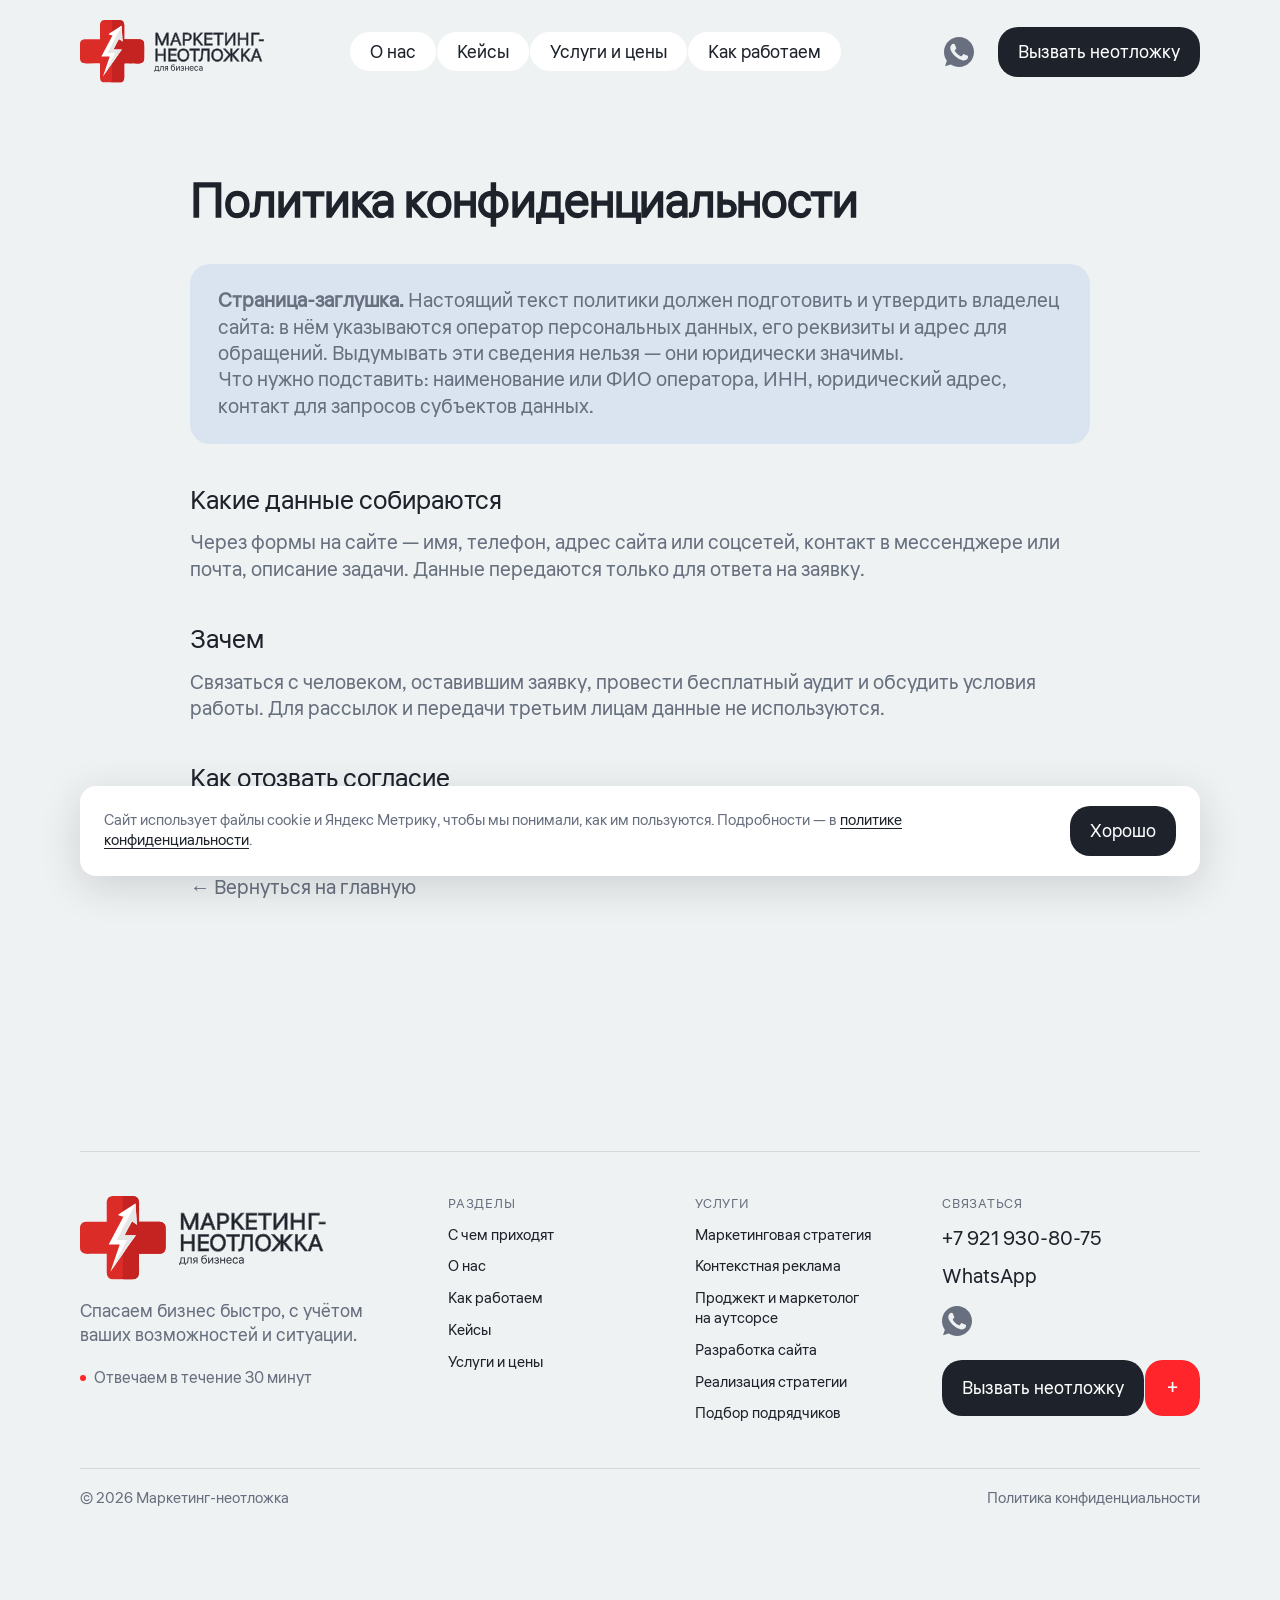
==== commit 5224807c: "Уведомление про cookie и заявки на почту Внизу страницы появляется уведомление про cookie и Метрику " ====
--- a/privacy/index.html
+++ b/privacy/index.html
@@ -20,6 +20,19 @@
   .todo{padding:24px 28px;border-radius:20px;background:var(--surface-pale);color:var(--ink);}
   @media (max-width:767px){.doc{padding:40px 0 64px;}.doc h2{font-size:22px;}}
 </style>
+<!-- Яндекс Метрика -->
+<script type="text/javascript">
+    (function(m,e,t,r,i,k,a){
+        m[i]=m[i]||function(){(m[i].a=m[i].a||[]).push(arguments)};
+        m[i].l=1*new Date();
+        for (var j = 0; j < document.scripts.length; j++) {if (document.scripts[j].src === r) { return; }}
+        k=e.createElement(t),a=e.getElementsByTagName(t)[0],k.async=1,k.src=r,a.parentNode.insertBefore(k,a)
+    })(window, document,'script','https://mc.yandex.ru/metrika/tag.js?id=113757663', 'ym');
+
+    ym(113757663, 'init', {ssr:true, webvisor:true, clickmap:true, ecommerce:"dataLayer", referrer: document.referrer, url: location.href, accurateTrackBounce:true, trackLinks:true});
+</script>
+<noscript><div><img src="https://mc.yandex.ru/watch/113757663" style="position:absolute; left:-9999px;" alt="" /></div></noscript>
+<!-- /Яндекс Метрика -->
 </head>
 <body id="top">
 <header class="header">
@@ -144,10 +157,10 @@
     <h3 class="h5">Разберём вашу ситуацию за 30 минут</h3>
     <form class="form" data-form="audit">
       <div class="form__row">
-        <input class="field" type="text" name="name" placeholder="Имя">
-        <input class="field" type="tel" name="phone" placeholder="Телефон*" required>
+        <input class="field ym-hide-content" type="text" name="name" placeholder="Имя">
+        <input class="field ym-hide-content" type="tel" name="phone" placeholder="Телефон*" required>
       </div>
-      <input class="field" type="text" name="site" placeholder="Ссылка на сайт/соц.сети (если есть)">
+      <input class="field ym-hide-content" type="text" name="site" placeholder="Ссылка на сайт/соц.сети (если есть)">
       <label class="check">
         <input type="checkbox" data-consent><span class="check__box"></span>
         <span class="check__text micro">Даю согласие на обработку персональных данных и принимаю <a href="/privacy/">политику конфиденциальности</a></span>
@@ -165,6 +178,12 @@
     <button class="btn btn--white btn--wide" data-close>Закрыть</button>
   </div>
 </div>
-<script src="/script.js?v=4"></script>
+<!-- Уведомление про cookie: показывается один раз, выбор хранится в браузере -->
+<div class="cookie" data-cookie hidden>
+  <p class="cookie__text caption">Сайт использует файлы cookie и Яндекс Метрику, чтобы мы понимали, как им пользуются. Подробности — в <a href="/privacy/">политике конфиденциальности</a>.</p>
+  <button class="btn btn--dark btn--sm cookie__ok" type="button" data-cookie-ok>Хорошо</button>
+</div>
+
+<script src="/script.js?v=5"></script>
 </body>
 </html>
--- a/styles.css
+++ b/styles.css
@@ -581,7 +581,23 @@
   display:inline-flex;align-items:center;justify-content:center;transition:background .15s ease;}
 .lightbox__close:hover{background:var(--ink);}
 .lightbox__hint{color:#9AA1AE;}
+
+/* Уведомление про cookie. Висит внизу поверх страницы, не перекрывая
+   контент целиком: одна строка текста и кнопка. Прячется навсегда
+   после нажатия — выбор хранится в браузере, на сервер не уходит. */
+.cookie{position:fixed;left:var(--gutter);right:var(--gutter);bottom:24px;z-index:60;
+  display:flex;align-items:center;gap:24px;
+  padding:20px 24px;border-radius:var(--r-16);
+  background:var(--white);box-shadow:0 10px 40px rgba(30,35,43,.16);}
+.cookie[hidden]{display:none;}
+.cookie__text{margin:0;color:var(--text-2);}
+.cookie__text a{color:var(--ink);text-decoration:underline;text-underline-offset:3px;}
+.cookie__ok{flex:0 0 auto;}
+
 @media (max-width:767px){
+  .cookie{left:12px;right:12px;bottom:12px;flex-direction:column;align-items:stretch;
+    gap:14px;padding:16px;border-radius:var(--r-13);}
+
   .lightbox{padding:16px;}
   .lightbox__close{top:12px;right:12px;width:48px;height:48px;}
 }
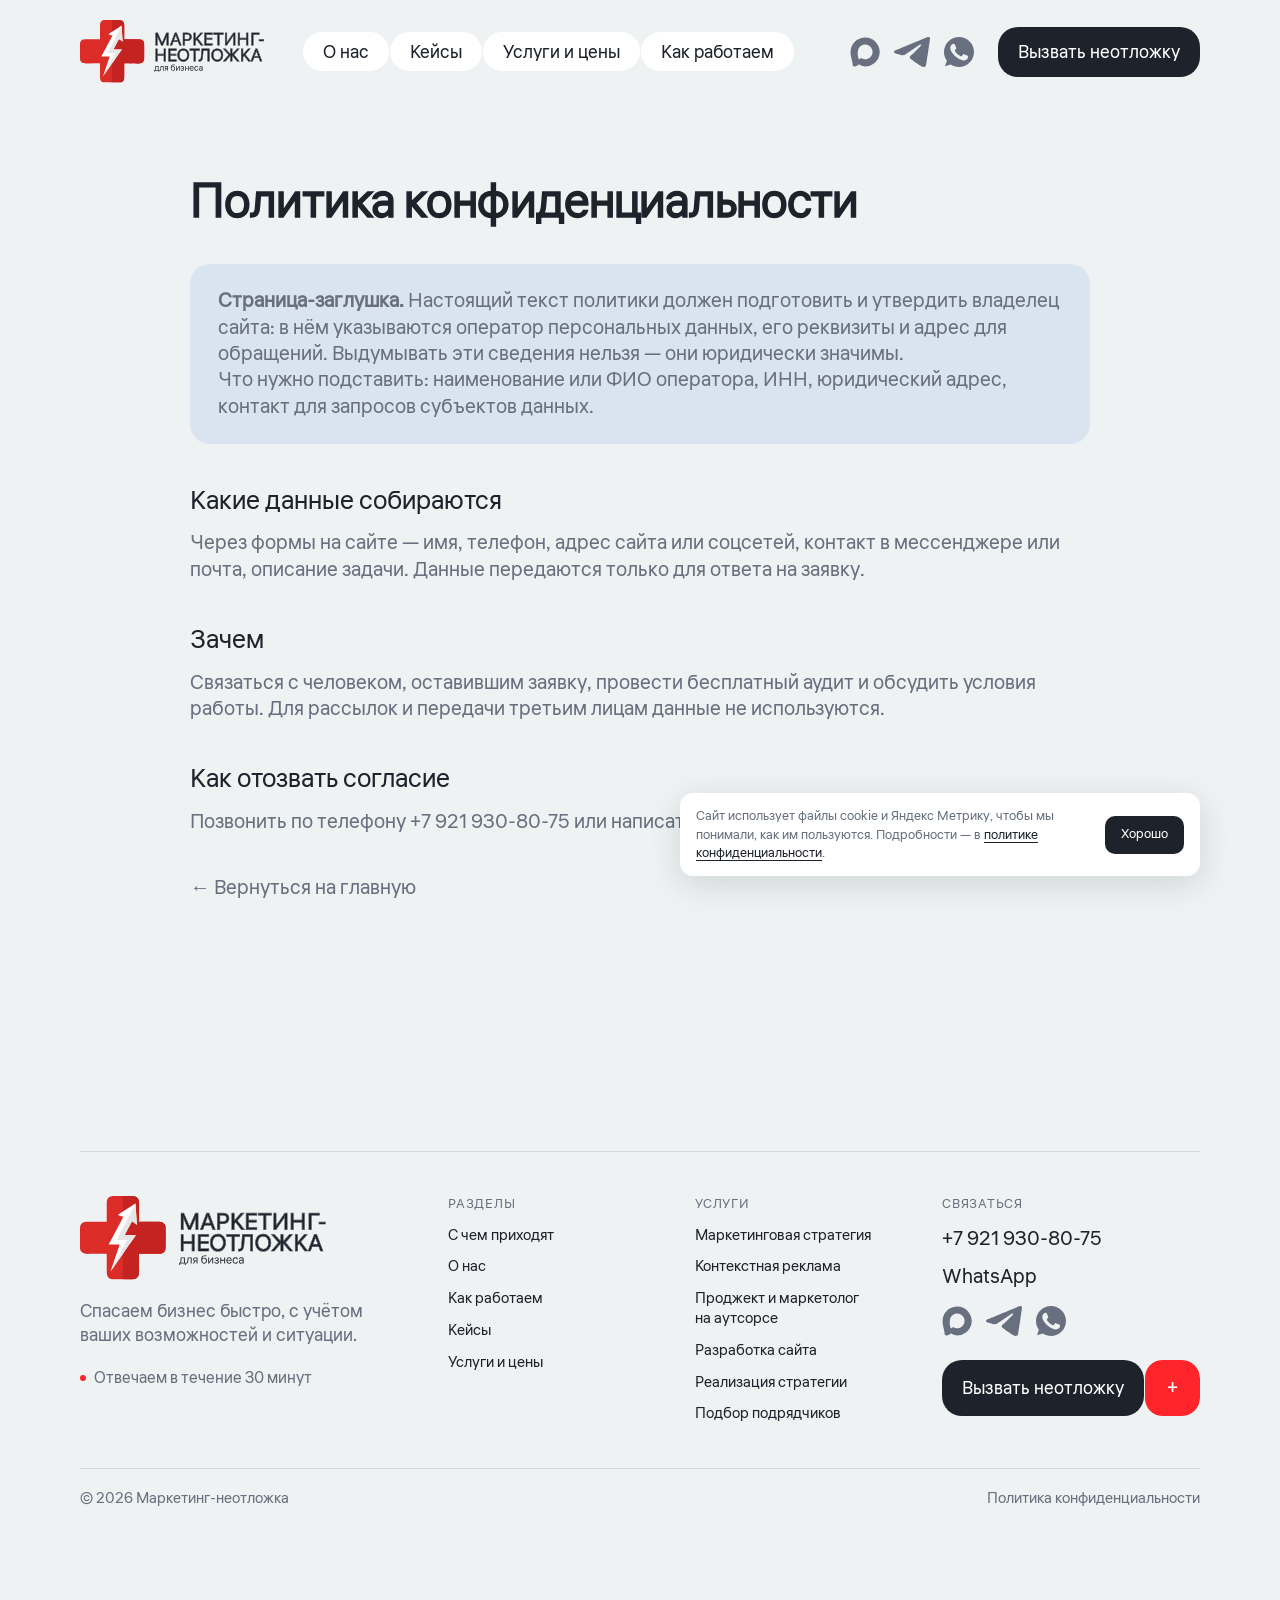
==== commit af9a0bb8: "Иконки соцсетей возвращены, добавлены цели Метрики Иконки MAX и Telegram вернул: убирать их было мои" ====
--- a/privacy/index.html
+++ b/privacy/index.html
@@ -48,8 +48,8 @@
 
     <div class="header__right">
       <span class="socials">
-        <!-- MAX: ссылки пока нет. Telegram нужен @-адрес, MAX — ссылка на профиль из приложения (max.ru/u/...). -->
-        <!-- Telegram: ссылки пока нет. Telegram нужен @-адрес, MAX — ссылка на профиль из приложения (max.ru/u/...). -->
+        <a href="#" target="_blank" rel="noopener" aria-label="MAX"><img src="/img/social-max.svg" alt="" width="30" height="30"></a>  <!-- поставить ссылку, когда будет -->
+        <a href="#" target="_blank" rel="noopener" aria-label="Telegram"><img src="/img/social-tg.svg" alt="" width="30" height="30"></a>  <!-- поставить ссылку, когда будет -->
         <a href="https://wa.me/79219308075" target="_blank" rel="noopener" aria-label="WhatsApp"><img src="/img/social-wa.svg" width="30" height="30" alt=""></a>
       </span>
       <button class="btn btn--dark btn--sm" data-modal-open="audit">Вызвать неотложку</button>
@@ -112,8 +112,8 @@
         <a class="big" href="tel:+79219308075">+7 921 930-80-75</a>
         <a class="big" href="https://wa.me/79219308075" target="_blank" rel="noopener">WhatsApp</a>
         <span class="socials">
-          <!-- MAX: ссылки пока нет. Telegram нужен @-адрес, MAX — ссылка на профиль из приложения (max.ru/u/...). -->
-          <!-- Telegram: ссылки пока нет. Telegram нужен @-адрес, MAX — ссылка на профиль из приложения (max.ru/u/...). -->
+          <a href="#" target="_blank" rel="noopener" aria-label="MAX"><img src="/img/social-max.svg" alt="" width="30" height="30"></a>  <!-- поставить ссылку, когда будет -->
+          <a href="#" target="_blank" rel="noopener" aria-label="Telegram"><img src="/img/social-tg.svg" alt="" width="30" height="30"></a>  <!-- поставить ссылку, когда будет -->
           <a href="https://wa.me/79219308075" target="_blank" rel="noopener" aria-label="WhatsApp"><img src="/img/social-wa.svg" width="30" height="30" alt=""></a>
         </span>
         <span class="call footer__cta" data-modal-open="audit" role="button" tabindex="0">
@@ -184,6 +184,6 @@
   <button class="btn btn--dark btn--sm cookie__ok" type="button" data-cookie-ok>Хорошо</button>
 </div>
 
-<script src="/script.js?v=5"></script>
+<script src="/script.js?v=6"></script>
 </body>
 </html>
--- a/styles.css
+++ b/styles.css
@@ -585,18 +585,19 @@
 /* Уведомление про cookie. Висит внизу поверх страницы, не перекрывая
    контент целиком: одна строка текста и кнопка. Прячется навсегда
    после нажатия — выбор хранится в браузере, на сервер не уходит. */
-.cookie{position:fixed;left:var(--gutter);right:var(--gutter);bottom:24px;z-index:60;
-  display:flex;align-items:center;gap:24px;
-  padding:20px 24px;border-radius:var(--r-16);
-  background:var(--white);box-shadow:0 10px 40px rgba(30,35,43,.16);}
+.cookie{position:fixed;left:auto;right:var(--gutter);bottom:24px;z-index:60;
+  max-width:520px;display:flex;align-items:center;gap:16px;
+  padding:14px 16px;border-radius:var(--r-13);
+  background:var(--white);box-shadow:0 8px 32px rgba(30,35,43,.14);}
 .cookie[hidden]{display:none;}
-.cookie__text{margin:0;color:var(--text-2);}
+.cookie__text{margin:0;color:var(--text-2);font-size:var(--t-micro);line-height:1.4;}
 .cookie__text a{color:var(--ink);text-decoration:underline;text-underline-offset:3px;}
-.cookie__ok{flex:0 0 auto;}
+/* Кнопка мельче обычной: уведомление не должно спорить с кнопками страницы */
+.cookie__ok{flex:0 0 auto;height:38px;padding:0 16px;font-size:var(--t-micro);border-radius:var(--r-10);}
 
 @media (max-width:767px){
-  .cookie{left:12px;right:12px;bottom:12px;flex-direction:column;align-items:stretch;
-    gap:14px;padding:16px;border-radius:var(--r-13);}
+  .cookie{left:12px;right:12px;max-width:none;flex-direction:column;align-items:stretch;
+    gap:12px;padding:14px;}
 
   .lightbox{padding:16px;}
   .lightbox__close{top:12px;right:12px;width:48px;height:48px;}
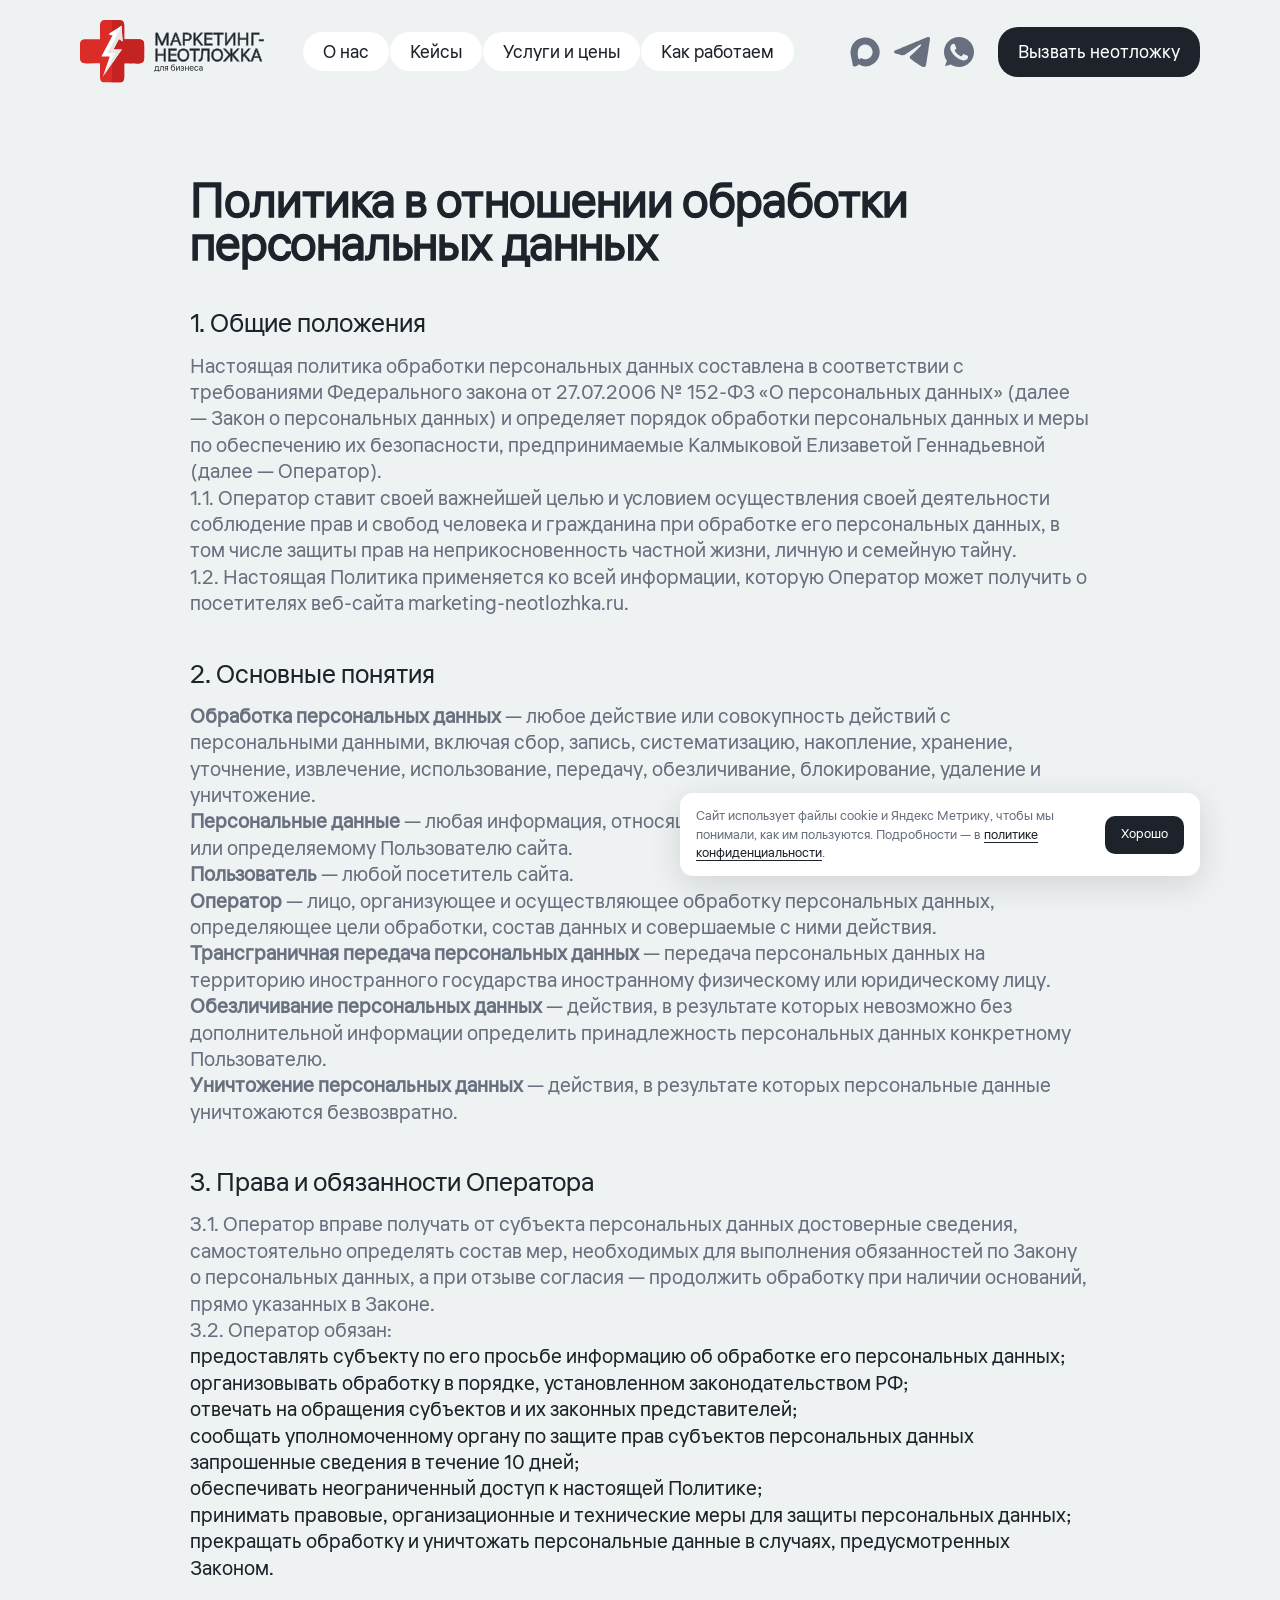
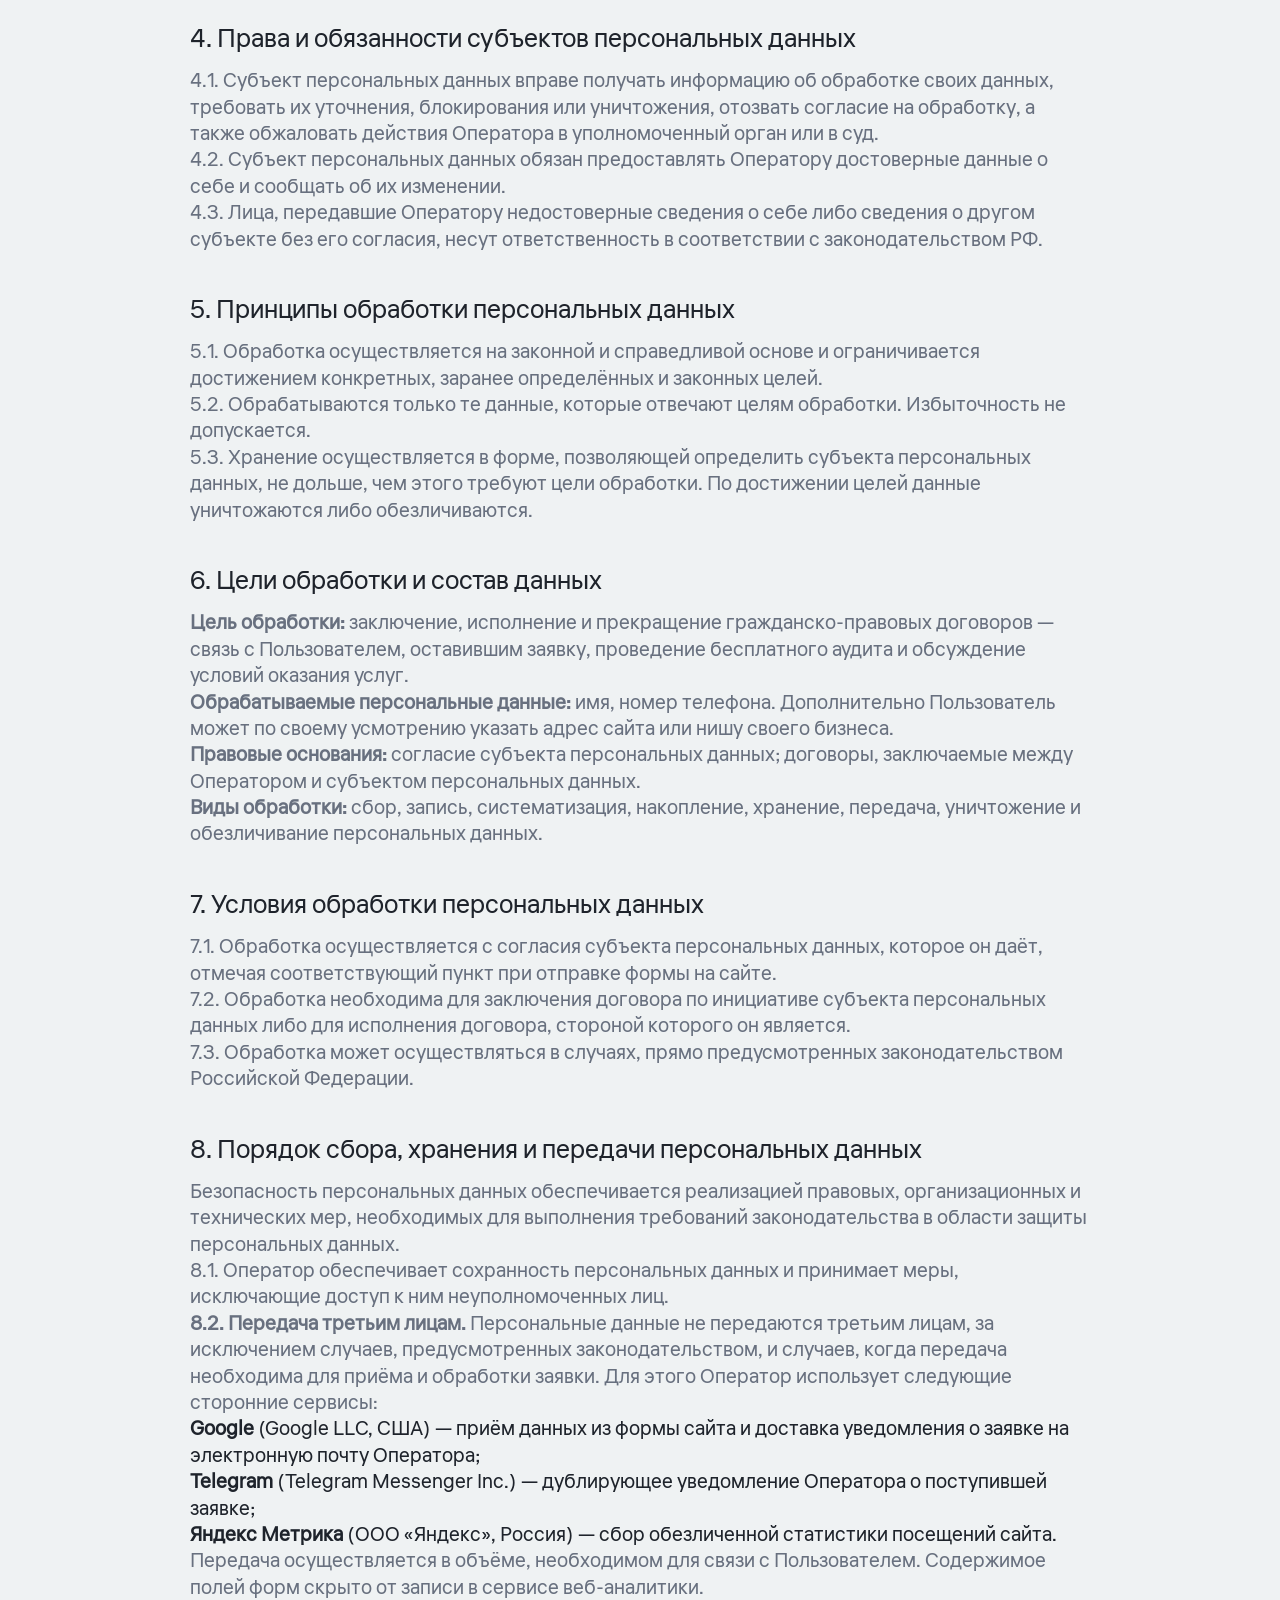
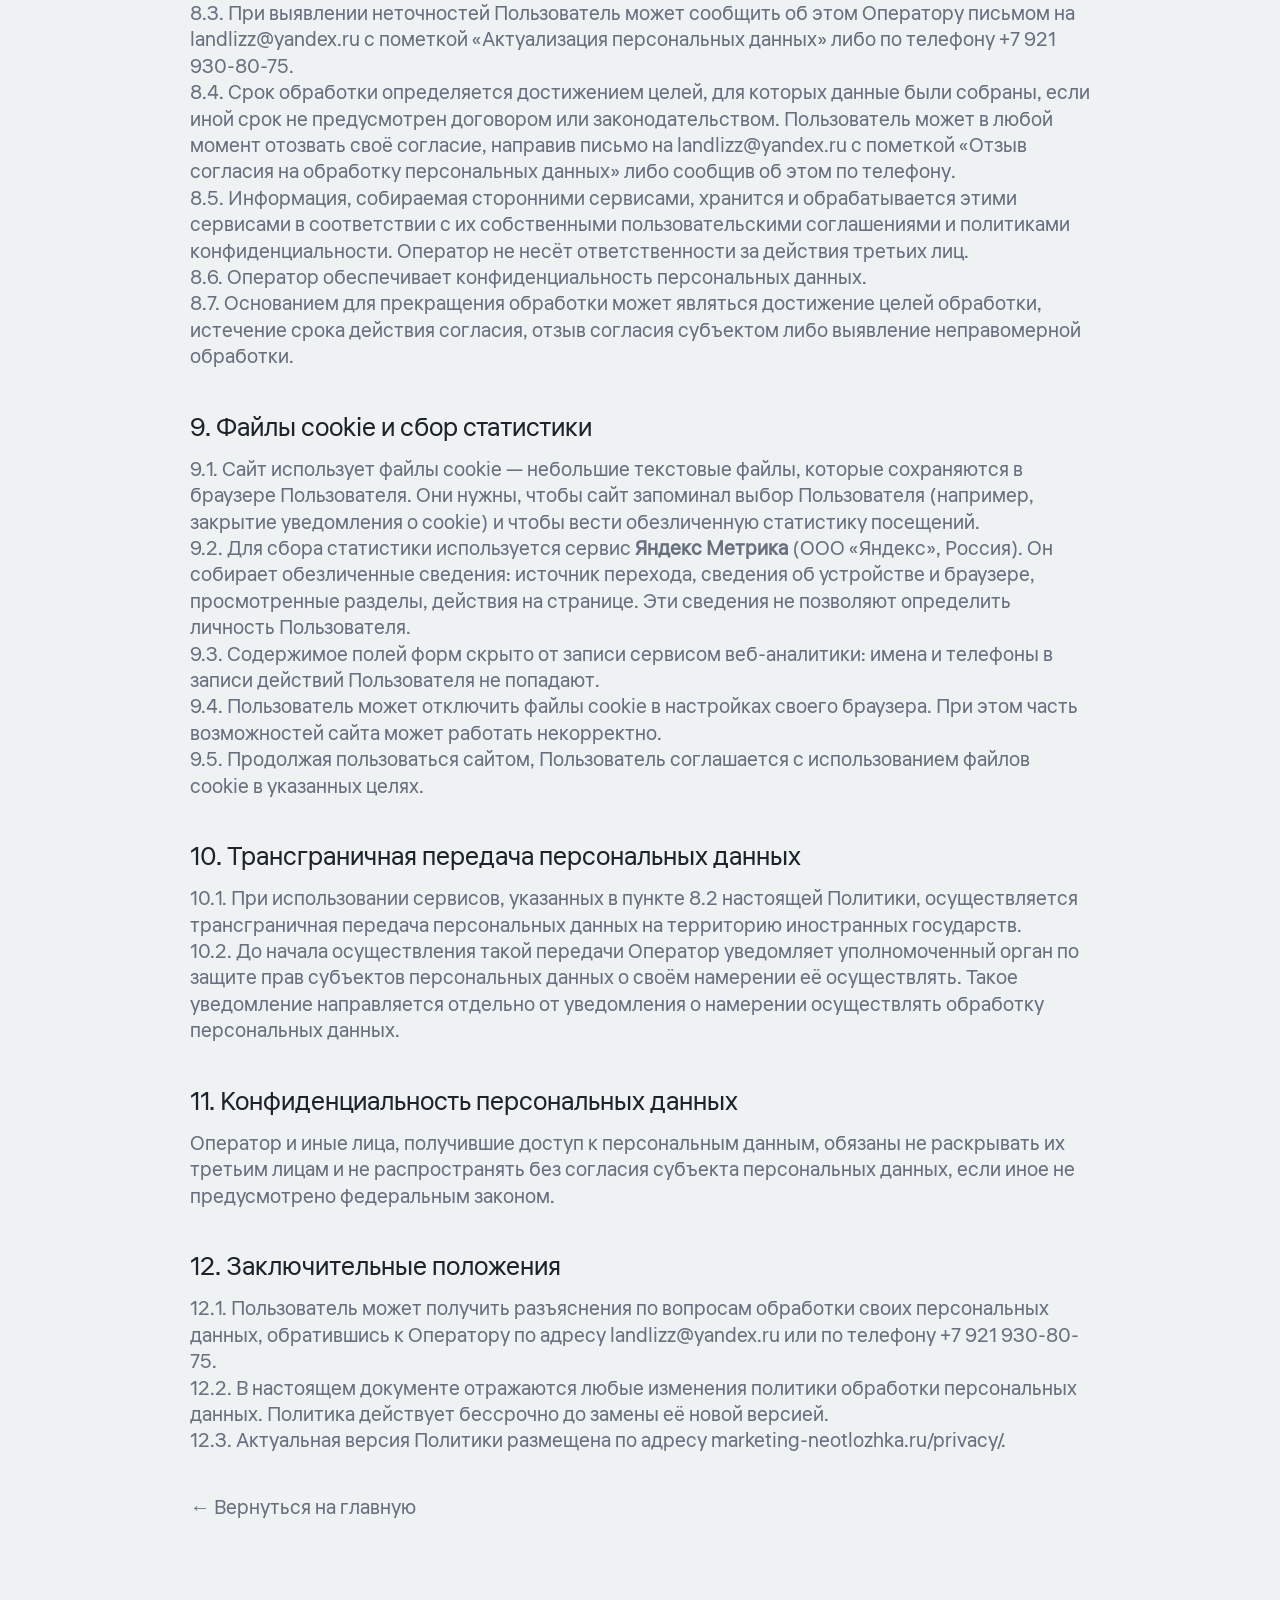
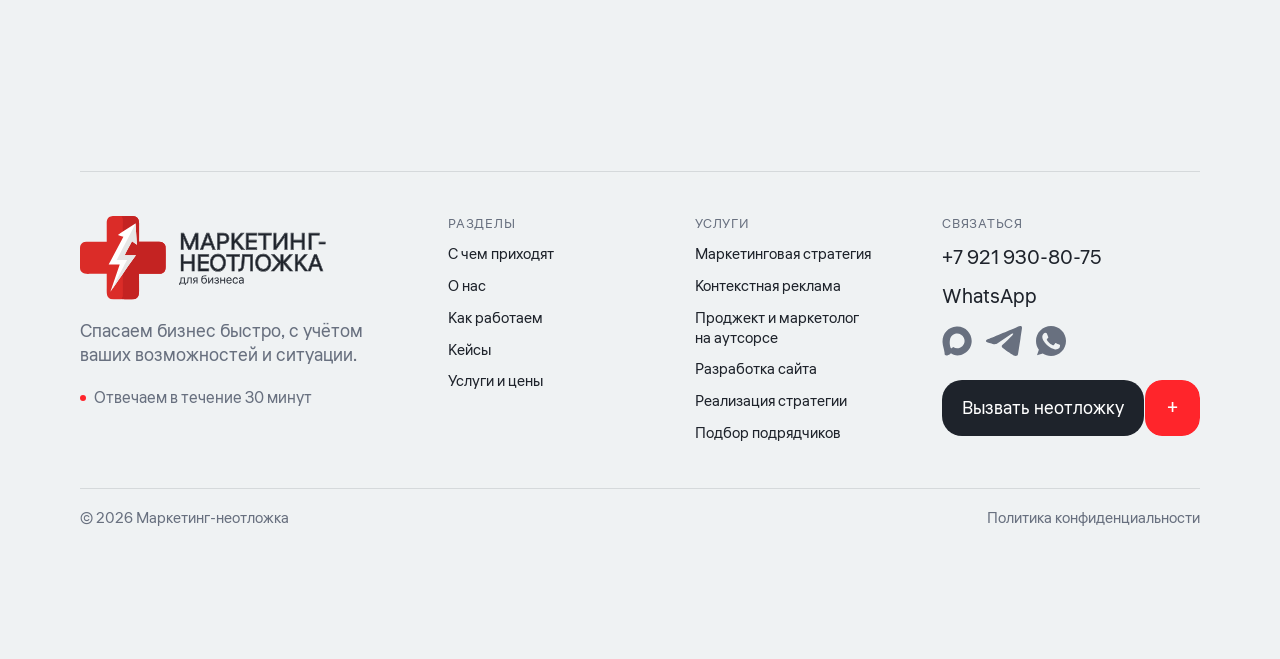
==== commit e6f21c80: "Политика конфиденциальности: настоящий текст вместо заглушки Заглушка заменена полным документом. Тр" ====
--- a/privacy/index.html
+++ b/privacy/index.html
@@ -59,22 +59,66 @@
 </header>
 <main class="wrap">
   <div class="doc">
-    <h1 class="h2">Политика конфиденциальности</h1>
-    <div class="todo">
-      <p><b>Страница-заглушка.</b> Настоящий текст политики должен подготовить и утвердить
-      владелец сайта: в нём указываются оператор персональных данных, его реквизиты и
-      адрес для обращений. Выдумывать эти сведения нельзя — они юридически значимы.</p>
-      <p>Что нужно подставить: наименование или ФИО оператора, ИНН, юридический адрес,
-      контакт для запросов субъектов данных.</p>
-    </div>
-    <h2>Какие данные собираются</h2>
-    <p>Через формы на сайте — имя, телефон, адрес сайта или соцсетей, контакт в мессенджере
-    или почта, описание задачи. Данные передаются только для ответа на заявку.</p>
-    <h2>Зачем</h2>
-    <p>Связаться с человеком, оставившим заявку, провести бесплатный аудит и обсудить
-    условия работы. Для рассылок и передачи третьим лицам данные не используются.</p>
-    <h2>Как отозвать согласие</h2>
-    <p>Позвонить по телефону <a href="tel:+79219308075">+7 921 930-80-75</a> или написать в <a href="https://wa.me/79219308075" target="_blank" rel="noopener">WhatsApp</a>.</p>
+    <h1 class="h2">Политика в отношении обработки персональных данных</h1>
+    <h2>1. Общие положения</h2>
+    <p>Настоящая политика обработки персональных данных составлена в соответствии с требованиями Федерального закона от 27.07.2006 № 152-ФЗ «О персональных данных» (далее — Закон о персональных данных) и определяет порядок обработки персональных данных и меры по обеспечению их безопасности, предпринимаемые Калмыковой Елизаветой Геннадьевной (далее — Оператор).</p>
+    <p>1.1. Оператор ставит своей важнейшей целью и условием осуществления своей деятельности соблюдение прав и свобод человека и гражданина при обработке его персональных данных, в том числе защиты прав на неприкосновенность частной жизни, личную и семейную тайну.</p>
+    <p>1.2. Настоящая Политика применяется ко всей информации, которую Оператор может получить о посетителях веб-сайта <a href="https://marketing-neotlozhka.ru">marketing-neotlozhka.ru</a>.</p>
+    <h2>2. Основные понятия</h2>
+    <p><b>Обработка персональных данных</b> — любое действие или совокупность действий с персональными данными, включая сбор, запись, систематизацию, накопление, хранение, уточнение, извлечение, использование, передачу, обезличивание, блокирование, удаление и уничтожение.</p>
+    <p><b>Персональные данные</b> — любая информация, относящаяся прямо или косвенно к определённому или определяемому Пользователю сайта.</p>
+    <p><b>Пользователь</b> — любой посетитель сайта.</p>
+    <p><b>Оператор</b> — лицо, организующее и осуществляющее обработку персональных данных, определяющее цели обработки, состав данных и совершаемые с ними действия.</p>
+    <p><b>Трансграничная передача персональных данных</b> — передача персональных данных на территорию иностранного государства иностранному физическому или юридическому лицу.</p>
+    <p><b>Обезличивание персональных данных</b> — действия, в результате которых невозможно без дополнительной информации определить принадлежность персональных данных конкретному Пользователю.</p>
+    <p><b>Уничтожение персональных данных</b> — действия, в результате которых персональные данные уничтожаются безвозвратно.</p>
+    <h2>3. Права и обязанности Оператора</h2>
+    <p>3.1. Оператор вправе получать от субъекта персональных данных достоверные сведения, самостоятельно определять состав мер, необходимых для выполнения обязанностей по Закону о персональных данных, а при отзыве согласия — продолжить обработку при наличии оснований, прямо указанных в Законе.</p>
+    <p>3.2. Оператор обязан:</p>
+    <ul><li>предоставлять субъекту по его просьбе информацию об обработке его персональных данных;</li><li>организовывать обработку в порядке, установленном законодательством РФ;</li><li>отвечать на обращения субъектов и их законных представителей;</li><li>сообщать уполномоченному органу по защите прав субъектов персональных данных запрошенные сведения в течение 10 дней;</li><li>обеспечивать неограниченный доступ к настоящей Политике;</li><li>принимать правовые, организационные и технические меры для защиты персональных данных;</li><li>прекращать обработку и уничтожать персональные данные в случаях, предусмотренных Законом.</li></ul>
+    <h2>4. Права и обязанности субъектов персональных данных</h2>
+    <p>4.1. Субъект персональных данных вправе получать информацию об обработке своих данных, требовать их уточнения, блокирования или уничтожения, отозвать согласие на обработку, а также обжаловать действия Оператора в уполномоченный орган или в суд.</p>
+    <p>4.2. Субъект персональных данных обязан предоставлять Оператору достоверные данные о себе и сообщать об их изменении.</p>
+    <p>4.3. Лица, передавшие Оператору недостоверные сведения о себе либо сведения о другом субъекте без его согласия, несут ответственность в соответствии с законодательством РФ.</p>
+    <h2>5. Принципы обработки персональных данных</h2>
+    <p>5.1. Обработка осуществляется на законной и справедливой основе и ограничивается достижением конкретных, заранее определённых и законных целей.</p>
+    <p>5.2. Обрабатываются только те данные, которые отвечают целям обработки. Избыточность не допускается.</p>
+    <p>5.3. Хранение осуществляется в форме, позволяющей определить субъекта персональных данных, не дольше, чем этого требуют цели обработки. По достижении целей данные уничтожаются либо обезличиваются.</p>
+    <h2>6. Цели обработки и состав данных</h2>
+    <p><b>Цель обработки:</b> заключение, исполнение и прекращение гражданско-правовых договоров — связь с Пользователем, оставившим заявку, проведение бесплатного аудита и обсуждение условий оказания услуг.</p>
+    <p><b>Обрабатываемые персональные данные:</b> имя, номер телефона. Дополнительно Пользователь может по своему усмотрению указать адрес сайта или нишу своего бизнеса.</p>
+    <p><b>Правовые основания:</b> согласие субъекта персональных данных; договоры, заключаемые между Оператором и субъектом персональных данных.</p>
+    <p><b>Виды обработки:</b> сбор, запись, систематизация, накопление, хранение, передача, уничтожение и обезличивание персональных данных.</p>
+    <h2>7. Условия обработки персональных данных</h2>
+    <p>7.1. Обработка осуществляется с согласия субъекта персональных данных, которое он даёт, отмечая соответствующий пункт при отправке формы на сайте.</p>
+    <p>7.2. Обработка необходима для заключения договора по инициативе субъекта персональных данных либо для исполнения договора, стороной которого он является.</p>
+    <p>7.3. Обработка может осуществляться в случаях, прямо предусмотренных законодательством Российской Федерации.</p>
+    <h2>8. Порядок сбора, хранения и передачи персональных данных</h2>
+    <p>Безопасность персональных данных обеспечивается реализацией правовых, организационных и технических мер, необходимых для выполнения требований законодательства в области защиты персональных данных.</p>
+    <p>8.1. Оператор обеспечивает сохранность персональных данных и принимает меры, исключающие доступ к ним неуполномоченных лиц.</p>
+    <p><b>8.2. Передача третьим лицам.</b> Персональные данные не передаются третьим лицам, за исключением случаев, предусмотренных законодательством, и случаев, когда передача необходима для приёма и обработки заявки. Для этого Оператор использует следующие сторонние сервисы:</p>
+    <ul><li><b>Google</b> (Google LLC, США) — приём данных из формы сайта и доставка уведомления о заявке на электронную почту Оператора;</li><li><b>Telegram</b> (Telegram Messenger Inc.) — дублирующее уведомление Оператора о поступившей заявке;</li><li><b>Яндекс Метрика</b> (ООО «Яндекс», Россия) — сбор обезличенной статистики посещений сайта.</li></ul>
+    <p>Передача осуществляется в объёме, необходимом для связи с Пользователем. Содержимое полей форм скрыто от записи в сервисе веб-аналитики.</p>
+    <p>8.3. При выявлении неточностей Пользователь может сообщить об этом Оператору письмом на <a href="mailto:landlizz@yandex.ru">landlizz@yandex.ru</a> с пометкой «Актуализация персональных данных» либо по телефону <a href="tel:+79219308075">+7 921 930-80-75</a>.</p>
+    <p>8.4. Срок обработки определяется достижением целей, для которых данные были собраны, если иной срок не предусмотрен договором или законодательством. Пользователь может в любой момент отозвать своё согласие, направив письмо на <a href="mailto:landlizz@yandex.ru">landlizz@yandex.ru</a> с пометкой «Отзыв согласия на обработку персональных данных» либо сообщив об этом по телефону.</p>
+    <p>8.5. Информация, собираемая сторонними сервисами, хранится и обрабатывается этими сервисами в соответствии с их собственными пользовательскими соглашениями и политиками конфиденциальности. Оператор не несёт ответственности за действия третьих лиц.</p>
+    <p>8.6. Оператор обеспечивает конфиденциальность персональных данных.</p>
+    <p>8.7. Основанием для прекращения обработки может являться достижение целей обработки, истечение срока действия согласия, отзыв согласия субъектом либо выявление неправомерной обработки.</p>
+    <h2>9. Файлы cookie и сбор статистики</h2>
+    <p>9.1. Сайт использует файлы cookie — небольшие текстовые файлы, которые сохраняются в браузере Пользователя. Они нужны, чтобы сайт запоминал выбор Пользователя (например, закрытие уведомления о cookie) и чтобы вести обезличенную статистику посещений.</p>
+    <p>9.2. Для сбора статистики используется сервис <b>Яндекс Метрика</b> (ООО «Яндекс», Россия). Он собирает обезличенные сведения: источник перехода, сведения об устройстве и браузере, просмотренные разделы, действия на странице. Эти сведения не позволяют определить личность Пользователя.</p>
+    <p>9.3. Содержимое полей форм скрыто от записи сервисом веб-аналитики: имена и телефоны в записи действий Пользователя не попадают.</p>
+    <p>9.4. Пользователь может отключить файлы cookie в настройках своего браузера. При этом часть возможностей сайта может работать некорректно.</p>
+    <p>9.5. Продолжая пользоваться сайтом, Пользователь соглашается с использованием файлов cookie в указанных целях.</p>
+    <h2>10. Трансграничная передача персональных данных</h2>
+    <p>10.1. При использовании сервисов, указанных в пункте 8.2 настоящей Политики, осуществляется трансграничная передача персональных данных на территорию иностранных государств.</p>
+    <p>10.2. До начала осуществления такой передачи Оператор уведомляет уполномоченный орган по защите прав субъектов персональных данных о своём намерении её осуществлять. Такое уведомление направляется отдельно от уведомления о намерении осуществлять обработку персональных данных.</p>
+    <h2>11. Конфиденциальность персональных данных</h2>
+    <p>Оператор и иные лица, получившие доступ к персональным данным, обязаны не раскрывать их третьим лицам и не распространять без согласия субъекта персональных данных, если иное не предусмотрено федеральным законом.</p>
+    <h2>12. Заключительные положения</h2>
+    <p>12.1. Пользователь может получить разъяснения по вопросам обработки своих персональных данных, обратившись к Оператору по адресу <a href="mailto:landlizz@yandex.ru">landlizz@yandex.ru</a> или по телефону <a href="tel:+79219308075">+7 921 930-80-75</a>.</p>
+    <p>12.2. В настоящем документе отражаются любые изменения политики обработки персональных данных. Политика действует бессрочно до замены её новой версией.</p>
+    <p>12.3. Актуальная версия Политики размещена по адресу <a href="https://marketing-neotlozhka.ru/privacy/">marketing-neotlozhka.ru/privacy/</a>.</p>
     <p style="margin-top:40px"><a href="/">← Вернуться на главную</a></p>
   </div>
 </main>
@@ -184,6 +228,6 @@
   <button class="btn btn--dark btn--sm cookie__ok" type="button" data-cookie-ok>Хорошо</button>
 </div>
 
-<script src="/script.js?v=6"></script>
+<script src="/script.js?v=8"></script>
 </body>
 </html>
